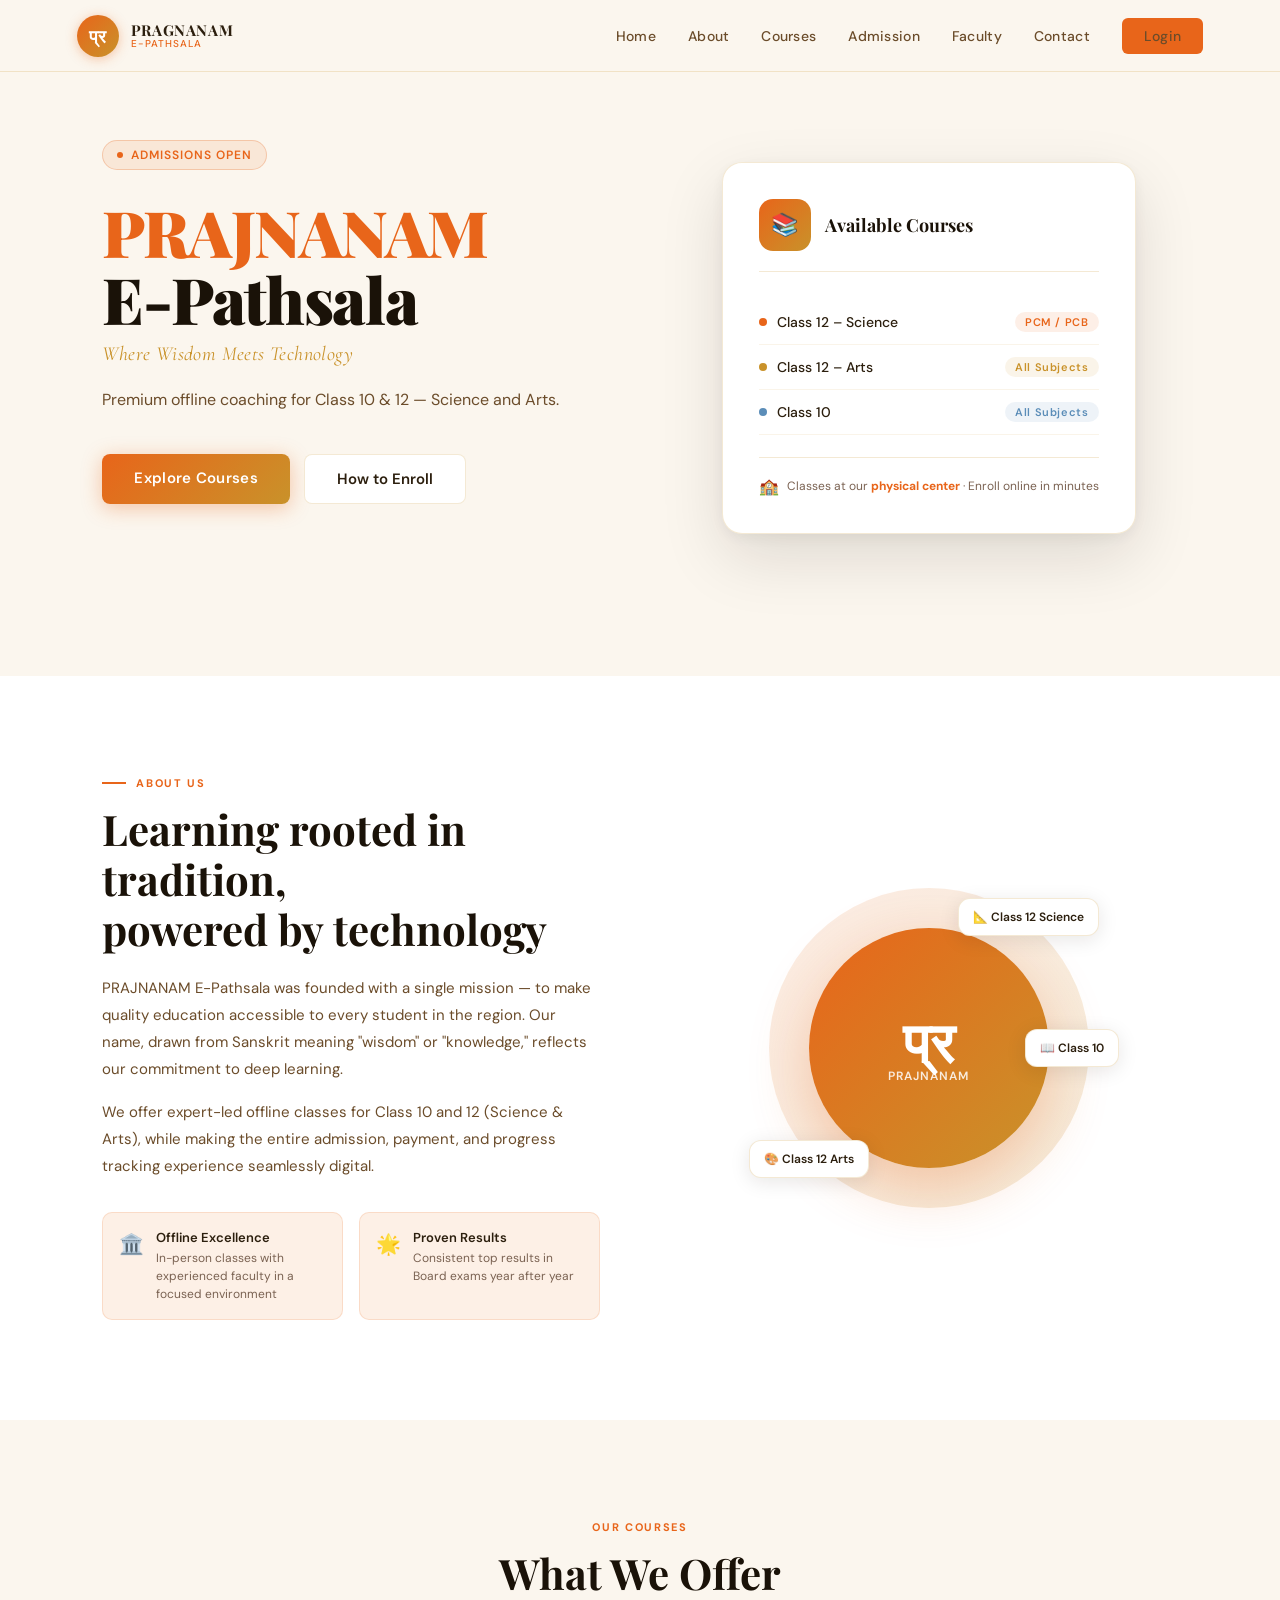
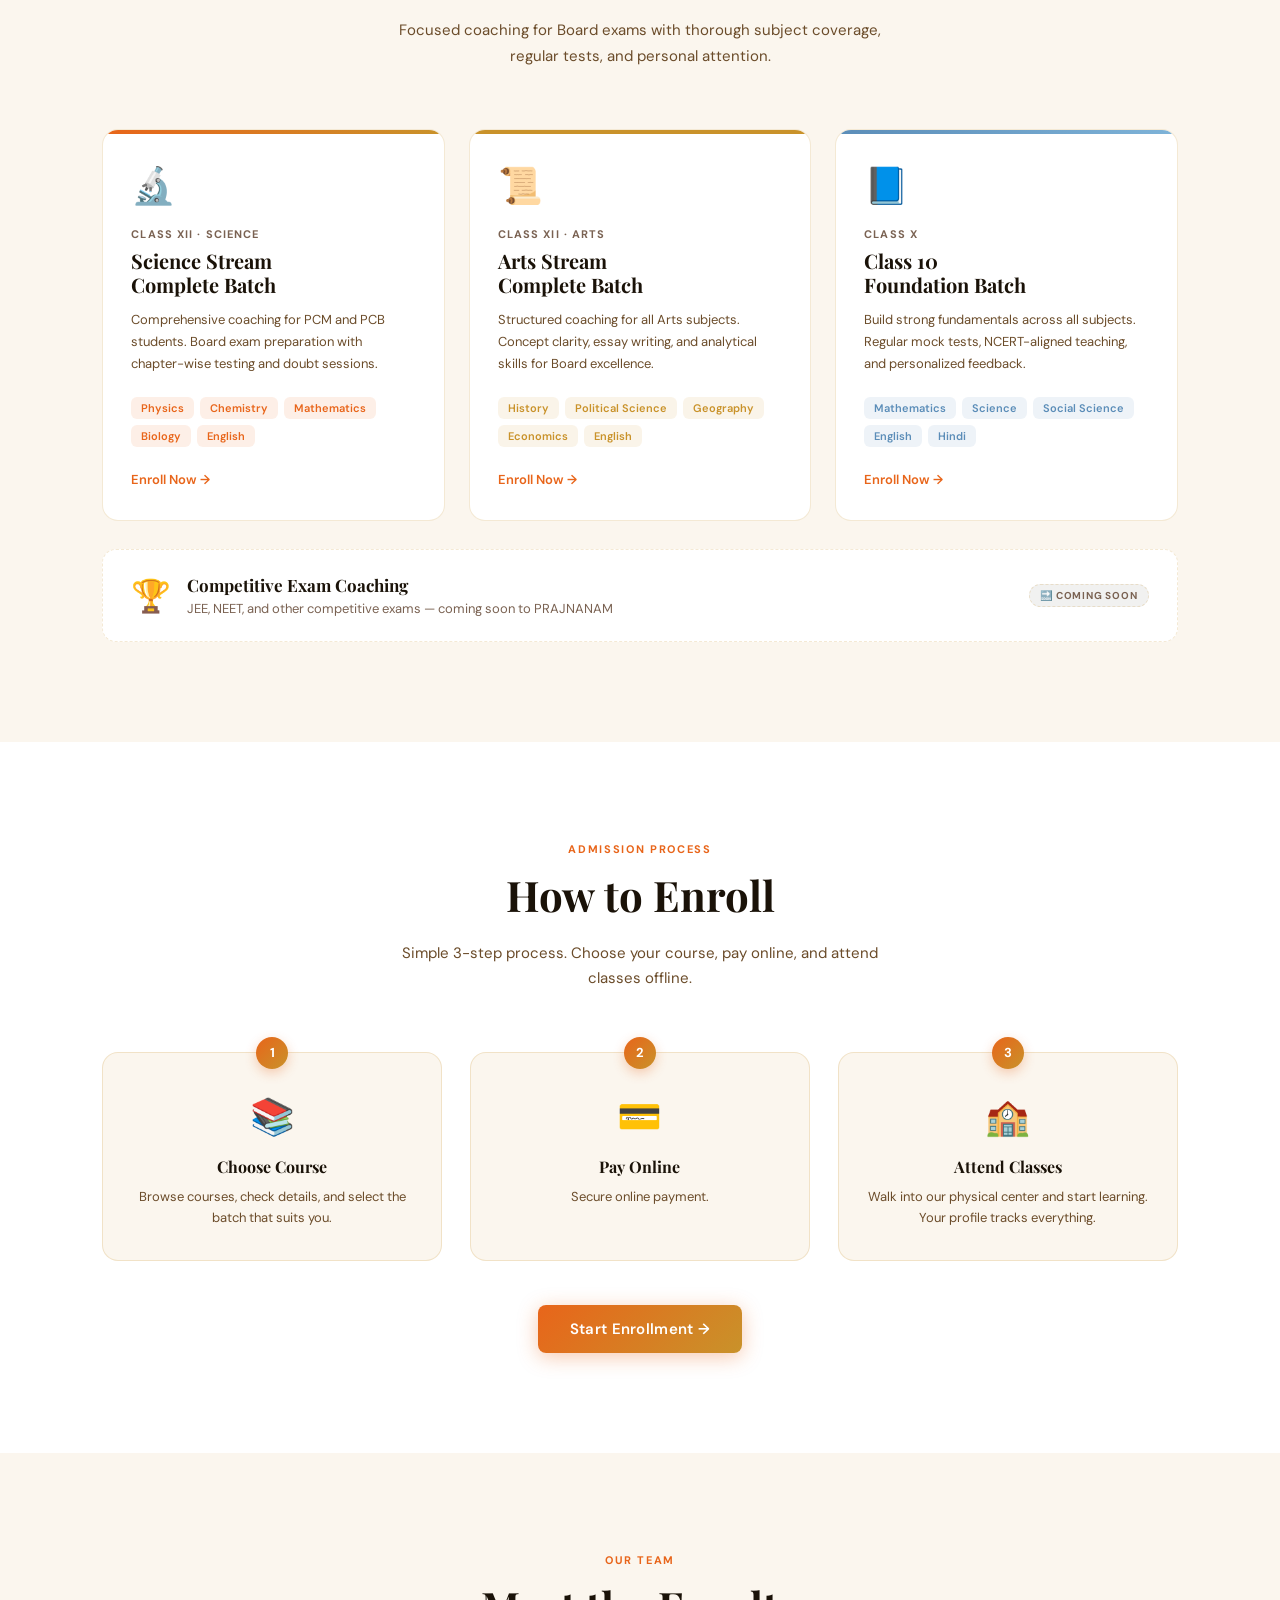
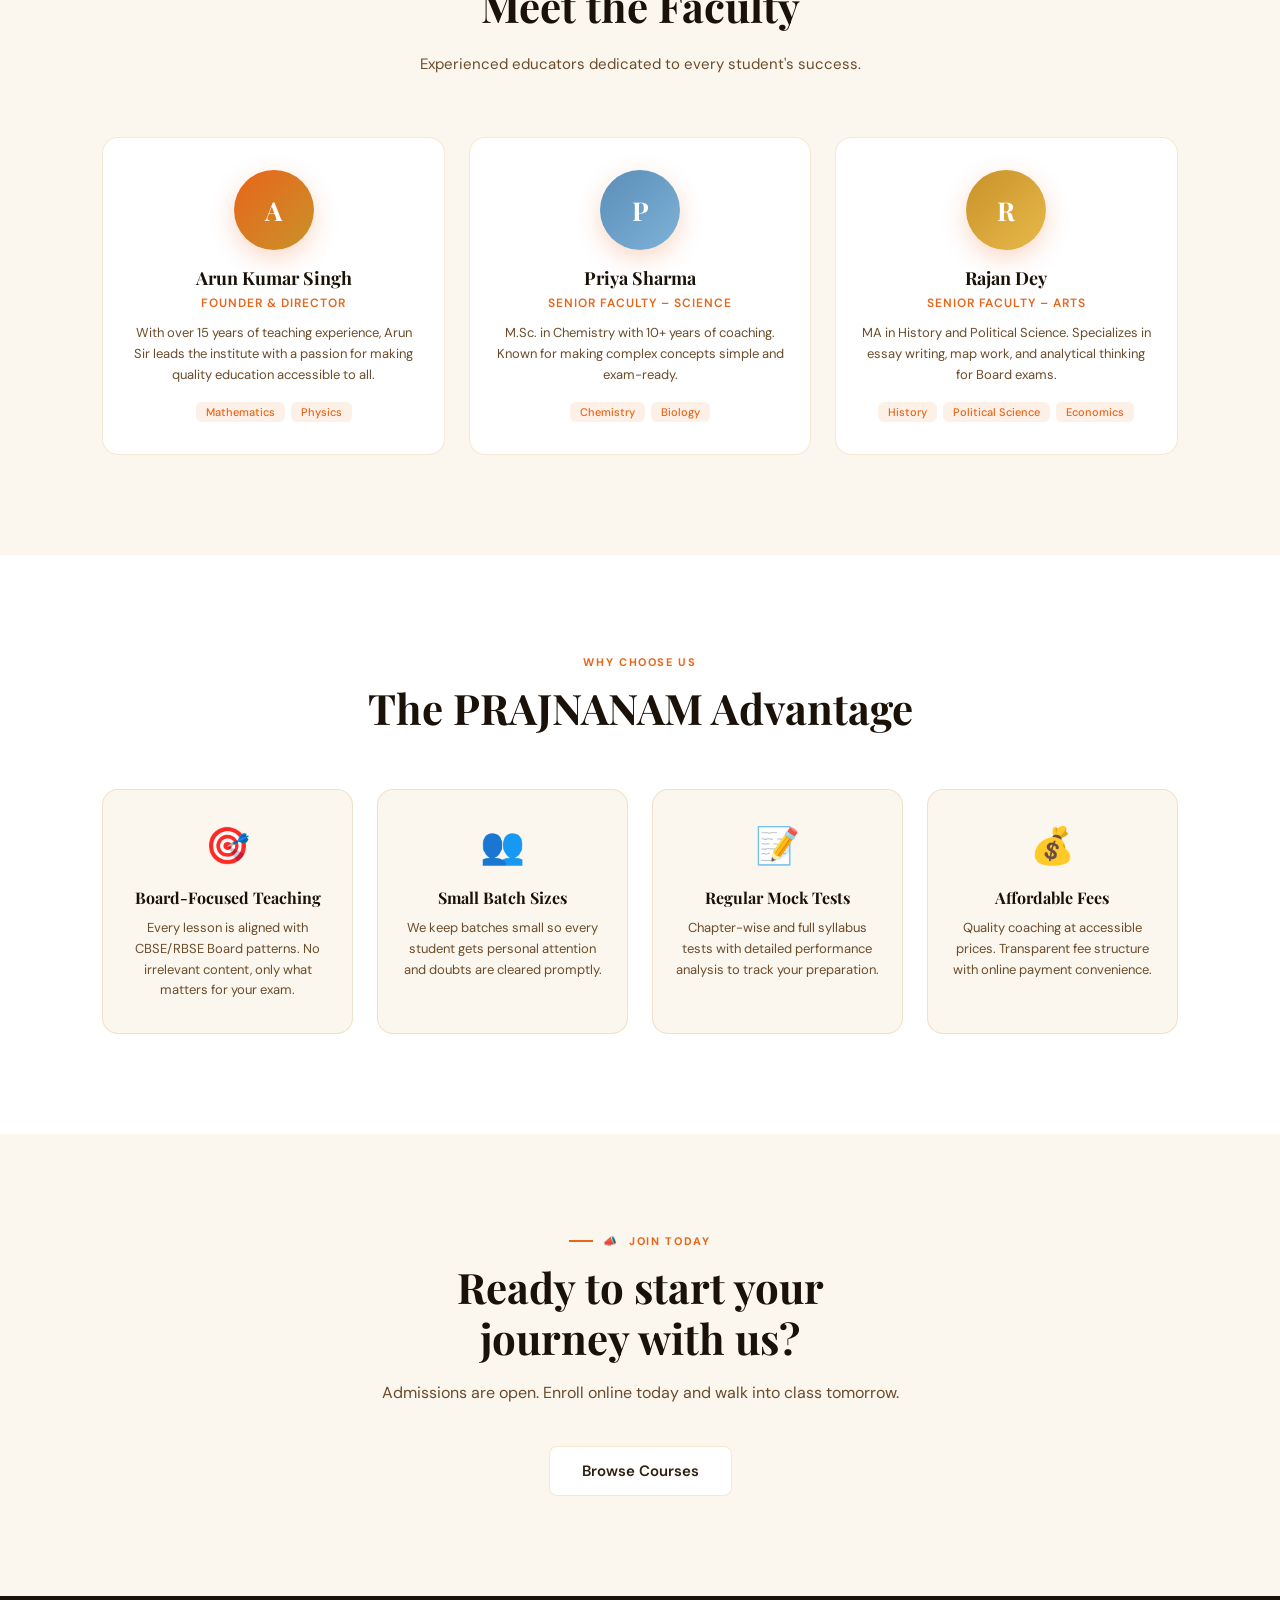
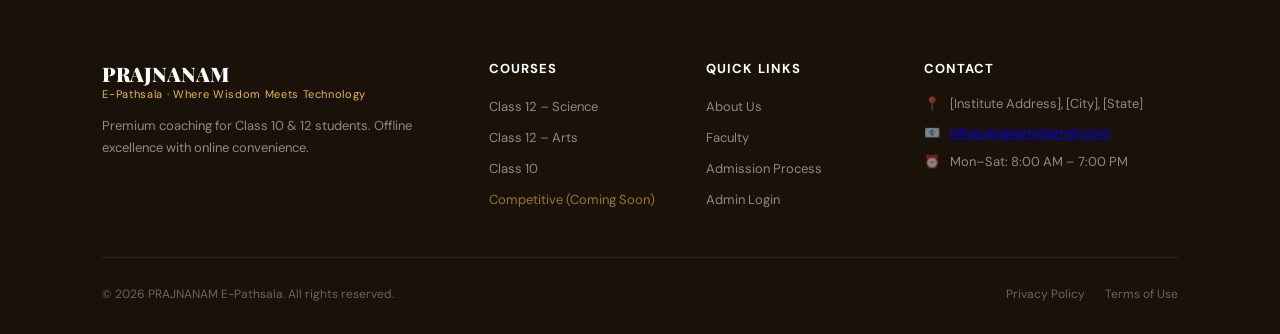
==== index.html @ 6d3913c6 "Update index.html" ====
<!DOCTYPE html>
<html lang="en">
<head>
  <meta charset="UTF-8" />
  <meta name="viewport" content="width=device-width, initial-scale=1.0"/>
  <title>PRAJNANAM E-Pathsala – Where Wisdom Meets Technology</title>
  <link href="https://fonts.googleapis.com/css2?family=Playfair+Display:wght@400;700;900&family=DM+Sans:wght@300;400;500;600&family=Cormorant+Garamond:ital,wght@0,400;0,600;1,400&display=swap" rel="stylesheet"/>
  <style>
    *, *::before, *::after { margin: 0; padding: 0; box-sizing: border-box; }

    :root {
      --saffron: #E8651A;
      --saffron-light: #F4884A;
      --saffron-pale: #FDF0E6;
      --deep: #1A1208;
      --ink: #2C1F0E;
      --warm: #6B4C2A;
      --gold: #C9922A;
      --gold-light: #E8B94A;
      --cream: #FBF6EE;
      --white: #FFFFFF;
      --text-muted: #7A6252;
      --border: rgba(201,146,42,0.2);
    }

    html { scroll-behavior: smooth; }

    body {
      font-family: 'DM Sans', sans-serif;
      background: var(--cream);
      color: var(--ink);
      overflow-x: hidden;
    }

    /* ── NAVBAR ── */
    nav {
      position: fixed; top: 0; left: 0; right: 0; z-index: 100;
      padding: 0 6vw;
      height: 72px;
      display: flex; align-items: center; justify-content: space-between;
      background: rgba(251,246,238,0.92);
      backdrop-filter: blur(14px);
      border-bottom: 1px solid var(--border);
      transition: box-shadow 0.3s;
    }
    nav.scrolled { box-shadow: 0 4px 32px rgba(26,18,8,0.10); }
    .nav-brand { display: flex; align-items: center; gap: 12px; text-decoration: none; }
    .nav-logo {
      width: 42px; height: 42px; border-radius: 50%;
      background: linear-gradient(135deg, var(--saffron), var(--gold));
      display: flex; align-items: center; justify-content: center;
      font-family: 'Playfair Display', serif; font-weight: 900; font-size: 18px;
      color: white; box-shadow: 0 2px 12px rgba(232,101,26,0.35);
    }
    .nav-title-block { display: flex; flex-direction: column; line-height: 1.1; }
    .nav-title-main {
      font-family: 'Playfair Display', serif; font-weight: 700; font-size: 15px;
      color: var(--ink); letter-spacing: 0.04em;
    }
    .nav-title-sub { font-size: 10px; color: var(--saffron); font-weight: 500; letter-spacing: 0.1em; text-transform: uppercase; }
    .nav-links { display: flex; align-items: center; gap: 32px; }
    .nav-links a {
      font-size: 14px; font-weight: 500; color: var(--warm);
      text-decoration: none; letter-spacing: 0.02em;
      transition: color 0.2s; position: relative;
    }
    .nav-links a::after {
      content: ''; position: absolute; bottom: -4px; left: 0;
      width: 0; height: 2px; background: var(--saffron);
      transition: width 0.3s;
    }
    .nav-links a:hover { color: var(--saffron); }
    .nav-links a:hover::after { width: 100%; }
    .nav-btn {
      background: var(--saffron); color: white;
      padding: 9px 22px; border-radius: 6px; font-size: 13px; font-weight: 600;
      text-decoration: none; transition: all 0.2s; letter-spacing: 0.03em;
    }
    .nav-btn:hover { background: var(--saffron-light); transform: translateY(-1px); box-shadow: 0 4px 16px rgba(232,101,26,0.35); }
    .nav-btn::after { display: none; }

    /* ── HERO ── */
    .hero {
  max-width: 1200px;
  margin: 0 auto;

  display: grid;
  grid-template-columns: 1fr 1fr;
  gap: 80px;

  align-items: center;
}
    .hero-section {
      padding: 140px 8vw 120px;
      position: relative;
      overflow: hidden;
    }
    .hero-bg {
      background:
    radial-gradient(circle at 70% 40%, rgba(232,101,26,0.07) 0%, transparent 60%),
    radial-gradient(circle at 20% 80%, rgba(201,146,42,0.08) 0%, transparent 60%);
    }
    .hero-pattern {
      width: 100%;
      height: 100%;
      position: absolute;
      inset: 0;
    }
    .hero-left {
      position: relative; 
      z-index: 2;
      animation: fadeUp 0.8s ease both;
    }
    .hero-badge {
      display: inline-flex; align-items: center; gap: 8px;
      background: rgba(232,101,26,0.1); border: 1px solid rgba(232,101,26,0.25);
      color: var(--saffron); font-size: 12px; font-weight: 600;
      padding: 6px 14px; border-radius: 100px; letter-spacing: 0.08em;
      text-transform: uppercase; margin-bottom: 28px;
    }
    .hero-badge span { width: 6px; height: 6px; background: var(--saffron); border-radius: 50%; animation: pulse 1.5s infinite; }
    .hero-h1 {
      font-family: 'Playfair Display', serif; font-weight: 900;
      font-size: clamp(38px, 5vw, 64px); line-height: 1.05;
      color: var(--deep); letter-spacing: -0.02em; margin-bottom: 10px;
    }
    .hero-h1 .accent { color: var(--saffron); }
    .hero-tagline {
      font-family: 'Cormorant Garamond', serif; font-style: italic;
      font-size: clamp(16px, 2vw, 20px); color: var(--gold);
      margin-bottom: 20px; letter-spacing: 0.02em;
    }
    .hero-sub {
      font-size: 16px; 
      color: var(--warm); 
      line-height: 1.7;
      max-width: 520px; 
      margin-bottom: 40px; 
      font-weight: 400;
    }
    .hero-ctas { display: flex; gap: 14px; flex-wrap: wrap; margin-bottom: 52px; }
    .btn-primary {
      background: linear-gradient(135deg, var(--saffron) 0%, var(--gold) 100%);
      color: white; padding: 14px 32px; border-radius: 8px;
      font-size: 15px; font-weight: 600; text-decoration: none;
      box-shadow: 0 4px 20px rgba(232,101,26,0.35);
      transition: all 0.25s; letter-spacing: 0.02em;
    }
    .btn-primary:hover { transform: translateY(-2px); box-shadow: 0 8px 28px rgba(232,101,26,0.45); }
    .btn-secondary {
      background: white; color: var(--ink);
      padding: 14px 32px; border-radius: 8px;
      font-size: 15px; font-weight: 600; text-decoration: none;
      border: 1.5px solid var(--border);
      transition: all 0.25s;
    }
    .btn-secondary:hover { border-color: var(--saffron); color: var(--saffron); transform: translateY(-2px); }
    .hero-stats { display: flex; gap: 36px; }
    .stat { display: flex; flex-direction: column; }
    .stat-num {
      font-family: 'Playfair Display', serif; font-weight: 700;
      font-size: 28px; color: var(--deep); line-height: 1;
    }
    .stat-num .stat-accent { color: var(--saffron); }
    .stat-label { font-size: 12px; color: var(--text-muted); font-weight: 500; margin-top: 3px; letter-spacing: 0.04em; }
    .hero-right {
      position: relative;
      z-index: 2;
      display: flex;
      justify-content: center;
    }
    .hero-card-stack { position: relative; display: flex; justify-content: center; }
    .hero-main-card {
      background: white;
      border-radius: 20px;
      padding: 36px;
      box-shadow: 0 24px 64px rgba(26,18,8,0.12), 0 4px 16px rgba(26,18,8,0.06);
      width: 100%; max-width: 420px;
      border: 1px solid var(--border);
    }
    .card-header {
      display: flex; align-items: center; gap: 14px; margin-bottom: 28px;
      padding-bottom: 20px; border-bottom: 1px solid var(--border);
    }
    .card-icon {
      width: 52px; height: 52px; border-radius: 14px;
      background: linear-gradient(135deg, var(--saffron), var(--gold));
      display: flex; align-items: center; justify-content: center;
      font-size: 22px;
    }
    .card-header-text h3 { font-family: 'Playfair Display', serif; font-size: 18px; color: var(--deep); }
    .card-header-text p { font-size: 13px; color: var(--text-muted); margin-top: 2px; }
    .course-row {
      display: flex; justify-content: space-between; align-items: center;
      padding: 12px 0; border-bottom: 1px solid rgba(201,146,42,0.1);
      transition: all 0.2s; cursor: pointer;
    }
    .course-row:last-child { border-bottom: none; }
    .course-row:hover .course-name { color: var(--saffron); }
    .course-info { display: flex; align-items: center; gap: 10px; }
    .course-dot { width: 8px; height: 8px; border-radius: 50%; flex-shrink: 0; }
    .dot-science { background: var(--saffron); }
    .dot-arts { background: var(--gold); }
    .dot-ten { background: #5B8DB8; }
    .course-name { font-size: 14px; font-weight: 500; color: var(--ink); transition: color 0.2s; }
    .course-tag {
      font-size: 11px; font-weight: 600; letter-spacing: 0.06em;
      padding: 3px 10px; border-radius: 100px;
    }
    .tag-science { background: rgba(232,101,26,0.1); color: var(--saffron); }
    .tag-arts { background: rgba(201,146,42,0.1); color: var(--gold); }
    .tag-ten { background: rgba(91,141,184,0.1); color: #5B8DB8; }
    .card-footer {
      margin-top: 22px; padding-top: 18px; border-top: 1px solid var(--border);
      display: flex; align-items: center; gap: 8px;
    }
    .card-footer-icon { font-size: 16px; }
    .card-footer p { font-size: 12px; color: var(--text-muted); }
    .card-footer strong { color: var(--saffron); }
    /* floating cards */
    .float-card {
      position: absolute; background: white;
      border-radius: 12px; padding: 12px 16px;
      box-shadow: 0 8px 32px rgba(26,18,8,0.12);
      border: 1px solid var(--border);
      font-size: 12px; font-weight: 600; color: var(--ink);
      display: flex; align-items: center; gap: 8px;
      animation: float 4s ease-in-out infinite;
    }
    .float-card-1 { top: 40px; left: -30px; animation-delay: 0s; }
    .float-card-2 { bottom: 40px; right: -20px; animation-delay: 2s; }
    .float-icon { font-size: 18px; }

    /* ── ABOUT ── */
    .about {
      padding: 100px 8vw;
      background: white;
      position: relative;
    }
    .about-inner { max-width: 1200px; margin: 0 auto; display: grid; grid-template-columns: 1fr 1fr; gap: 80px; align-items: center; }
    .section-eyebrow {
      font-size: 11px; font-weight: 700; letter-spacing: 0.15em;
      text-transform: uppercase; color: var(--saffron); margin-bottom: 14px;
      display: flex; align-items: center; gap: 10px;
    }
    .section-eyebrow::before { content: ''; width: 24px; height: 2px; background: var(--saffron); }
    .section-h2 {
      font-family: 'Playfair Display', serif; font-weight: 700;
      font-size: clamp(28px, 3.5vw, 42px); color: var(--deep);
      line-height: 1.2; margin-bottom: 20px;
    }
    .section-body { font-size: 15px; color: var(--warm); line-height: 1.8; margin-bottom: 16px; }
    .about-features { margin-top: 32px; display: grid; grid-template-columns: 1fr 1fr; gap: 16px; }
    .about-feat {
      display: flex; align-items: flex-start; gap: 12px;
      padding: 16px; border-radius: 10px;
      background: var(--saffron-pale); border: 1px solid rgba(232,101,26,0.15);
    }
    .feat-icon { font-size: 20px; flex-shrink: 0; margin-top: 2px; }
    .feat-text h4 { font-size: 13px; font-weight: 600; color: var(--ink); margin-bottom: 3px; }
    .feat-text p { font-size: 12px; color: var(--text-muted); line-height: 1.5; }
    .about-visual {
      position: relative; display: flex; justify-content: center; align-items: center;
    }
    .about-circle {
      width: 320px; height: 320px; border-radius: 50%;
      background: linear-gradient(135deg, rgba(232,101,26,0.12), rgba(201,146,42,0.18));
      display: flex; align-items: center; justify-content: center;
      position: relative;
    }
    .about-circle-inner {
      width: 240px; height: 240px; border-radius: 50%;
      background: linear-gradient(135deg, var(--saffron), var(--gold));
      display: flex; align-items: center; justify-content: center;
      box-shadow: 0 20px 60px rgba(232,101,26,0.3);
    }
    .about-circle-text { text-align: center; color: white; }
    .about-circle-text .big { font-family: 'Playfair Display', serif; font-size: 56px; font-weight: 900; line-height: 1; }
    .about-circle-text .small { font-size: 12px; font-weight: 600; letter-spacing: 0.08em; opacity: 0.85; }
    .orbit-item {
      position: absolute; background: white;
      border-radius: 12px; padding: 10px 14px;
      box-shadow: 0 4px 20px rgba(26,18,8,0.1);
      border: 1px solid var(--border);
      font-size: 12px; font-weight: 600; color: var(--ink);
      display: flex; align-items: center; gap: 6px;
    }
    .orbit-1 { top: 10px; right: -10px; }
    .orbit-2 { bottom: 30px; left: -20px; }
    .orbit-3 { top: 50%; transform: translateY(-50%); right: -30px; }

    /* ── COURSES ── */
    .courses {
      padding: 100px 8vw;
      background: var(--cream);
    }
    .courses-inner { max-width: 1200px; margin: 0 auto; }
    .section-header { text-align: center; margin-bottom: 60px; }
    .section-header .section-eyebrow { justify-content: center; }
    .section-header .section-eyebrow::before { display: none; }
    .courses-grid { display: grid; grid-template-columns: repeat(3, 1fr); gap: 24px; }
    .course-card {
      background: white; border-radius: 16px;
      padding: 32px 28px;
      border: 1.5px solid var(--border);
      transition: all 0.3s; cursor: pointer;
      position: relative; overflow: hidden;
    }
    .course-card::before {
      content: ''; position: absolute; top: 0; left: 0; right: 0; height: 4px;
    }
    .card-science::before { background: linear-gradient(90deg, var(--saffron), var(--gold)); }
    .card-arts::before { background: linear-gradient(90deg, var(--gold), #c9922a); }
    .card-ten::before { background: linear-gradient(90deg, #5B8DB8, #7EB3D8); }
    .course-card:hover { transform: translateY(-6px); box-shadow: 0 20px 48px rgba(26,18,8,0.12); border-color: var(--saffron-light); }
    .course-card-icon { font-size: 36px; margin-bottom: 18px; }
    .course-card-class {
      font-size: 11px; font-weight: 700; letter-spacing: 0.1em;
      text-transform: uppercase; margin-bottom: 8px; color: var(--text-muted);
    }
    .course-card-title {
      font-family: 'Playfair Display', serif; font-weight: 700;
      font-size: 20px; color: var(--deep); margin-bottom: 12px; line-height: 1.2;
    }
    .course-card-desc { font-size: 13px; color: var(--warm); line-height: 1.7; margin-bottom: 22px; }
    .course-subjects { display: flex; flex-wrap: wrap; gap: 6px; margin-bottom: 24px; }
    .subject-tag {
      font-size: 11px; font-weight: 600; padding: 4px 10px; border-radius: 6px;
    }
    .subject-science { background: rgba(232,101,26,0.1); color: var(--saffron); }
    .subject-arts { background: rgba(201,146,42,0.1); color: var(--gold); }
    .subject-ten { background: rgba(91,141,184,0.1); color: #5B8DB8; }
    .course-card-footer { display: flex; justify-content: space-between; align-items: center; }
    .course-card-link {
      font-size: 13px; font-weight: 600; color: var(--saffron);
      text-decoration: none; display: flex; align-items: center; gap: 5px;
      transition: gap 0.2s;
    }
    .course-card-link:hover { gap: 9px; }
    .coming-badge {
      font-size: 10px; font-weight: 700; letter-spacing: 0.08em;
      text-transform: uppercase; padding: 4px 10px; border-radius: 100px;
      background: rgba(26,18,8,0.06); color: var(--text-muted); border: 1px dashed var(--border);
    }

    /* ── HOW IT WORKS ── */
    .how {
      padding: 100px 8vw;
      background: white;
    }
    .how-inner { max-width: 1100px; margin: 0 auto; }
    .how-grid { display: grid; grid-template-columns: repeat(3, 1fr); gap: 28px; margin-top: 60px; }
    .how-step {
      text-align: center; padding: 32px 20px;
      border-radius: 16px; background: var(--cream);
      border: 1px solid var(--border); position: relative;
      transition: all 0.3s;
    }
    .how-step:hover { transform: translateY(-4px); box-shadow: 0 12px 36px rgba(26,18,8,0.08); }
    .how-num {
      position: absolute; top: -16px; left: 50%; transform: translateX(-50%);
      width: 32px; height: 32px; border-radius: 50%;
      background: linear-gradient(135deg, var(--saffron), var(--gold));
      color: white; font-size: 13px; font-weight: 700;
      display: flex; align-items: center; justify-content: center;
      box-shadow: 0 4px 12px rgba(232,101,26,0.3);
    }
    .how-icon { font-size: 36px; margin-bottom: 16px; margin-top: 8px; }
    .how-title { font-family: 'Playfair Display', serif; font-size: 16px; font-weight: 700; color: var(--deep); margin-bottom: 10px; }
    .how-desc { font-size: 13px; color: var(--warm); line-height: 1.6; }
    .how-connector {
      position: absolute; top: 50%; right: -14px; transform: translateY(-50%);
      font-size: 20px; color: var(--gold); z-index: 2;
    }

    /* ── FACULTY ── */
    .faculty {
      padding: 100px 8vw;
      background: var(--cream);
    }
    .faculty-inner { max-width: 1100px; margin: 0 auto; }
    .faculty-grid { display: grid; grid-template-columns: repeat(3, 1fr); gap: 24px; margin-top: 56px; }
    .faculty-card {
      background: white; border-radius: 16px; padding: 32px 24px;
      border: 1.5px solid var(--border); text-align: center; transition: all 0.3s;
    }
    .faculty-card:hover { transform: translateY(-5px); box-shadow: 0 16px 44px rgba(26,18,8,0.10); }
    .faculty-avatar {
      width: 80px; height: 80px; border-radius: 50%; margin: 0 auto 16px;
      background: linear-gradient(135deg, var(--saffron), var(--gold));
      display: flex; align-items: center; justify-content: center;
      font-family: 'Playfair Display', serif; font-weight: 700; font-size: 26px;
      color: white; box-shadow: 0 8px 24px rgba(232,101,26,0.25);
    }
    .faculty-name { font-family: 'Playfair Display', serif; font-size: 18px; font-weight: 700; color: var(--deep); margin-bottom: 5px; }
    .faculty-role { font-size: 12px; font-weight: 600; color: var(--saffron); text-transform: uppercase; letter-spacing: 0.08em; margin-bottom: 12px; }
    .faculty-bio { font-size: 13px; color: var(--warm); line-height: 1.6; }
    .faculty-tags { display: flex; flex-wrap: wrap; gap: 6px; justify-content: center; margin-top: 16px; }
    .faculty-tag { font-size: 11px; background: var(--saffron-pale); color: var(--saffron); padding: 3px 10px; border-radius: 6px; font-weight: 500; }

    /* ── WHY US ── */
    .why {
      padding: 100px 8vw;
      background: white;
    }
    .why-inner {max-width: 1100px; margin: 0 auto; position: relative; z-index: 2; text-align: center;}
    .why .section-eyebrow {color: var(--saffron); justify-content: center;}
    .why .section-eyebrow::before {display: none;}
    .why .section-h2 { 
      color: var(--deep); 
    }
    .why-grid { display: grid; grid-template-columns: repeat(4, 1fr); gap: 24px; margin-top: 56px; }
    .why-card {
      text-align: center;
      padding: 32px 20px;
      border-radius: 16px;
      background: var(--cream);
      border: 1px solid var(--border);
      transition: all 0.3s;
    }
    .why-card:hover {
      transform: translateY(-4px);
      box-shadow: 0 12px 36px rgba(26,18,8,0.08);
    }
    .why-icon { font-size: 36px; margin-bottom: 18px; }
    .why-title { 
      font-family: 'Playfair Display', serif;
      font-size: 16px;
      font-weight: 700;
      color: var(--deep);
      margin-bottom: 10px;
    }

    .why-desc {
      font-size: 13px;
      color: var(--warm);
      line-height: 1.6;
    }

    /* ── TESTIMONIALS ── */
    .testimonials {
      padding: 100px 8vw;
      background: var(--cream);
    }
    .testimonials-inner { max-width: 1100px; margin: 0 auto; }
    .testimonials-grid { display: grid; grid-template-columns: repeat(3, 1fr); gap: 24px; margin-top: 56px; }
    .testimonial-card {
      background: white;
      border-radius: 16px;
      padding: 28px;
      border: 1.5px solid var(--border);
      transition: all 0.3s;
      position: relative;
    }
    .testimonial-card:hover { transform: translateY(-4px); box-shadow: 0 12px 36px rgba(26,18,8,0.08); }
    .quote-mark {
      font-family: 'Playfair Display', serif; font-size: 64px; color: rgba(232,101,26,0.15);
      line-height: 0.5; margin-bottom: 18px; display: block;
    }
    .testimonial-text { font-size: 14px; color: var(--warm); line-height: 1.75; margin-bottom: 24px; font-style: italic; }
    .testimonial-author { display: flex; align-items: center; gap: 12px; }
    .author-avatar {
      width: 40px; height: 40px; border-radius: 50%;
      background: linear-gradient(135deg, var(--saffron), var(--gold));
      display: flex; align-items: center; justify-content: center;
      font-weight: 700; font-size: 15px; color: white; flex-shrink: 0;
    }
    .author-info { display: flex; flex-direction: column; }
    .author-name { font-size: 13px; font-weight: 600; color: var(--deep); }
    .author-class { font-size: 11px; color: var(--text-muted); margin-top: 1px; }
    .stars { color: var(--gold); font-size: 13px; margin-bottom: 14px; }

    /* ── CTA ── */
    .cta-section {
      padding: 100px 8vw;
      background: var(--cream);
      text-align: center;
    }
    .cta-inner { max-width: 680px; margin: 0 auto; }
    .cta-inner .section-h2 { margin-bottom: 16px; }
    .cta-inner p { font-size: 16px; color: var(--warm); line-height: 1.7; margin-bottom: 40px; }
    .cta-buttons { display: flex; justify-content: center; gap: 14px; flex-wrap: wrap; }
    .cta-note { margin-top: 20px; font-size: 12px; color: var(--text-muted); }
    .cta-note a { color: var(--saffron); text-decoration: none; }

    /* ── FOOTER ── */
    footer {
      background: var(--deep);
      color: rgba(255,255,255,0.7);
      padding: 64px 8vw 32px;
    }
    .footer-grid { max-width: 1100px; margin: 0 auto; display: grid; grid-template-columns: 2fr 1fr 1fr 1.5fr; gap: 48px; margin-bottom: 48px; }
    .footer-brand-name { font-family: 'Playfair Display', serif; font-weight: 900; font-size: 20px; color: white; }
    .footer-brand-tag { font-size: 11px; color: var(--gold-light); letter-spacing: 0.06em; margin-bottom: 14px; }
    .footer-brand-desc { font-size: 13px; line-height: 1.7; color: rgba(255,255,255,0.5); }
    .footer-h4 { font-size: 13px; font-weight: 700; color: white; text-transform: uppercase; letter-spacing: 0.08em; margin-bottom: 18px; }
    .footer-links { list-style: none; display: flex; flex-direction: column; gap: 10px; }
    .footer-links a { font-size: 13px; color: rgba(255,255,255,0.5); text-decoration: none; transition: color 0.2s; }
    .footer-links a:hover { color: var(--saffron-light); }
    .footer-contact-item { display: flex; gap: 10px; margin-bottom: 12px; font-size: 13px; color: rgba(255,255,255,0.5); }
    .footer-contact-icon { flex-shrink: 0; }
    .footer-bottom {
      max-width: 1100px; margin: 0 auto;
      padding-top: 28px; border-top: 1px solid rgba(255,255,255,0.08);
      display: flex; justify-content: space-between; align-items: center;
      font-size: 12px; color: rgba(255,255,255,0.35);
    }
    .footer-bottom a { color: rgba(255,255,255,0.35); text-decoration: none; }
    .footer-bottom a:hover { color: var(--saffron-light); }

    /* ── MOBILE MENU ── */
    .hamburger { display: none; flex-direction: column; gap: 5px; cursor: pointer; padding: 4px; }
    .hamburger span { width: 22px; height: 2px; background: var(--ink); border-radius: 2px; transition: all 0.3s; }
    .mobile-menu {
      display: none; position: fixed; top: 72px; left: 0; right: 0;
      background: rgba(251,246,238,0.97); backdrop-filter: blur(14px);
      padding: 20px 6vw; border-bottom: 1px solid var(--border);
      flex-direction: column; gap: 16px; z-index: 99;
    }
    .mobile-menu.open { display: flex; }
    .mobile-menu a { font-size: 15px; font-weight: 500; color: var(--warm); text-decoration: none; padding: 8px 0; border-bottom: 1px solid var(--border); }
    .mobile-menu a:last-child { border-bottom: none; color: var(--saffron); font-weight: 600; }

    /* ── ANIMATIONS ── */
    @keyframes fadeUp { from { opacity: 0; transform: translateY(24px); } to { opacity: 1; transform: translateY(0); } }
    @keyframes float { 0%,100% { transform: translateY(0px); } 50% { transform: translateY(-8px); } }
    @keyframes pulse { 0%,100% { opacity: 1; transform: scale(1); } 50% { opacity: 0.5; transform: scale(1.2); } }

    /* ── RESPONSIVE ── */
    @media (max-width: 1024px) {
      .hero { grid-template-columns: 1fr; gap: 40px; text-align: center;}
      .hero-left { order: 1; }
      .hero-right { order: 2; display: flex; justify-content: center; }
      .hero-main-card { width: 100%; max-width: 420px; margin: 0 auto; }
      .hero-ctas, .hero-stats { justify-content: center; }
      .about-inner { grid-template-columns: 1fr; gap: 48px; }
      .about-visual { display: none; }
      .courses-grid { grid-template-columns: 1fr 1fr; }
      .how-grid { grid-template-columns: 1fr 1fr; }
      .faculty-grid { grid-template-columns: 1fr 1fr; }
      .why-grid { grid-template-columns: 1fr 1fr; }
      .testimonials-grid { grid-template-columns: 1fr 1fr; }
      .footer-grid { grid-template-columns: 1fr 1fr; gap: 32px; }
      .nav-links { display: none; }
      .hamburger { display: flex; }
    }
    @media (max-width: 640px) {
      .hero-section{ padding:120px 6vw 80px; }
      .hero-main-card{ max-width:100%; padding:24px;}
      .courses-grid { grid-template-columns: 1fr; }
      .how-grid { grid-template-columns: 1fr; }
      .faculty-grid { grid-template-columns: 1fr; }
      .why-grid { grid-template-columns: 1fr; }
      .testimonials-grid { grid-template-columns: 1fr; }
      .footer-grid { grid-template-columns: 1fr; gap: 28px; }
      .footer-bottom { flex-direction: column; gap: 8px; text-align: center; }
      .about-features { grid-template-columns: 1fr; }
    }
  </style>
</head>
<body>

<!-- ── NAVBAR ── -->
<nav id="navbar">
  <a href="#" class="nav-brand">
    <div class="nav-logo">प्र</div>
    <div class="nav-title-block">
      <span class="nav-title-main">PRAGNANAM</span>
      <span class="nav-title-sub">E-Pathsala</span>
    </div>
  </a>
  <div class="nav-links">
    <a href="#home">Home</a>
    <a href="#about">About</a>
    <a href="#courses">Courses</a>
    <a href="#how">Admission</a>
    <a href="#faculty">Faculty</a>
    <a href="#contact">Contact</a>
    <a href="login.html" class="nav-btn">Login</a>
  </div>
  <div class="hamburger" id="hamburger">
    <span></span><span></span><span></span>
  </div>
</nav>

<div class="mobile-menu" id="mobileMenu">
  <a href="#home">Home</a>
  <a href="#about">About</a>
  <a href="#courses">Courses</a>
  <a href="#how">Admission</a>
  <a href="#faculty">Faculty</a>
  <a href="#contact">Contact</a>
  <a href="login.html">Login →</a>
</div>

<!-- ── HERO ── -->
<section class="hero-section" id="home">

  <div class="hero-bg"></div>
  <div class="hero-pattern"></div>

  <div class="hero">

    <div class="hero-left">

      <div class="hero-badge">
        <span></span> Admissions Open
      </div>

      <h1 class="hero-h1">
        <span class="accent">PRAJNANAM</span><br>E-Pathsala
      </h1>

      <p class="hero-tagline">Where Wisdom Meets Technology</p>

      <p class="hero-sub">
        Premium offline coaching for Class 10 & 12 — Science and Arts.
      </p>

      <div class="hero-ctas">
        <a href="#courses" class="btn-primary">Explore Courses</a>
        <a href="#how" class="btn-secondary">How to Enroll</a>
      </div>

    </div>


    <div class="hero-right">

      <div class="hero-card-stack">

        <div class="hero-main-card">

          <div class="card-header">
            <div class="card-icon">📚</div>
            <div class="card-header-text">
              <h3>Available Courses</h3>
            </div>
          </div>

          <div class="course-row">
            <div class="course-info">
              <div class="course-dot dot-science"></div>
              <span class="course-name">Class 12 – Science</span>
            </div>
            <span class="course-tag tag-science">PCM / PCB</span>
          </div>

          <div class="course-row">
            <div class="course-info">
              <div class="course-dot dot-arts"></div>
              <span class="course-name">Class 12 – Arts</span>
            </div>
            <span class="course-tag tag-arts">All Subjects</span>
          </div>

          <div class="course-row">
            <div class="course-info">
              <div class="course-dot dot-ten"></div>
              <span class="course-name">Class 10</span>
            </div>
            <span class="course-tag tag-ten">All Subjects</span>
          </div>

          <div class="card-footer">
            <span class="card-footer-icon">🏫</span>
            <p>Classes at our <strong>physical center</strong> · Enroll online in minutes</p>
          </div>

        </div>

      </div>

    </div>

  </div>

</section>

<!-- ── ABOUT ── -->
<section class="about" id="about">
  <div class="about-inner">
    <div>
      <div class="section-eyebrow">About Us</div>
      <h2 class="section-h2">Learning rooted in tradition,<br/>powered by technology</h2>
      <p class="section-body">
        PRAJNANAM E-Pathsala was founded with a single mission — to make quality education accessible to every student in the region. Our name, drawn from Sanskrit meaning "wisdom" or "knowledge," reflects our commitment to deep learning.
      </p>
      <p class="section-body">
        We offer expert-led offline classes for Class 10 and 12 (Science & Arts), while making the entire admission, payment, and progress tracking experience seamlessly digital.
      </p>
      <div class="about-features">
        <div class="about-feat">
          <span class="feat-icon">🏛️</span>
          <div class="feat-text">
            <h4>Offline Excellence</h4>
            <p>In-person classes with experienced faculty in a focused environment</p>
          </div>
        </div>
        <div class="about-feat">
          <span class="feat-icon">🌟</span>
          <div class="feat-text">
            <h4>Proven Results</h4>
            <p>Consistent top results in Board exams year after year</p>
          </div>
        </div>
      </div>
    </div>
    <div class="about-visual">
      <div class="about-circle">
        <div class="about-circle-inner">
          <div class="about-circle-text">
            <div class="big">प्र</div>
            <div class="small">PRAJNANAM</div>
          </div>
        </div>
        <div class="orbit-item orbit-1">📐 Class 12 Science</div>
        <div class="orbit-item orbit-2">🎨 Class 12 Arts</div>
        <div class="orbit-item orbit-3">📖 Class 10</div>
      </div>
    </div>
  </div>
</section>

<!-- ── COURSES ── -->
<section class="courses" id="courses">
  <div class="courses-inner">
    <div class="section-header">
      <div class="section-eyebrow">Our Courses</div>
      <h2 class="section-h2">What We Offer</h2>
      <p style="color:var(--warm);font-size:15px;max-width:520px;margin:0 auto;line-height:1.7;">
        Focused coaching for Board exams with thorough subject coverage, regular tests, and personal attention.
      </p>
    </div>
    <div class="courses-grid">
      <!-- 12th Science -->
      <div class="course-card card-science">
        <div class="course-card-icon">🔬</div>
        <div class="course-card-class">Class XII · Science</div>
        <div class="course-card-title">Science Stream<br/>Complete Batch</div>
        <div class="course-card-desc">
          Comprehensive coaching for PCM and PCB students. Board exam preparation with chapter-wise testing and doubt sessions.
        </div>
        <div class="course-subjects">
          <span class="subject-tag subject-science">Physics</span>
          <span class="subject-tag subject-science">Chemistry</span>
          <span class="subject-tag subject-science">Mathematics</span>
          <span class="subject-tag subject-science">Biology</span>
          <span class="subject-tag subject-science">English</span>
        </div>
        <div class="course-card-footer">
          <a href="#how" class="course-card-link">Enroll Now →</a>
        </div>
      </div>
      <!-- 12th Arts -->
      <div class="course-card card-arts">
        <div class="course-card-icon">📜</div>
        <div class="course-card-class">Class XII · Arts</div>
        <div class="course-card-title">Arts Stream<br/>Complete Batch</div>
        <div class="course-card-desc">
          Structured coaching for all Arts subjects. Concept clarity, essay writing, and analytical skills for Board excellence.
        </div>
        <div class="course-subjects">
          <span class="subject-tag subject-arts">History</span>
          <span class="subject-tag subject-arts">Political Science</span>
          <span class="subject-tag subject-arts">Geography</span>
          <span class="subject-tag subject-arts">Economics</span>
          <span class="subject-tag subject-arts">English</span>
        </div>
        <div class="course-card-footer">
          <a href="#how" class="course-card-link">Enroll Now →</a>
        </div>
      </div>
      <!-- 10th -->
      <div class="course-card card-ten">
        <div class="course-card-icon">📘</div>
        <div class="course-card-class">Class X</div>
        <div class="course-card-title">Class 10<br/>Foundation Batch</div>
        <div class="course-card-desc">
          Build strong fundamentals across all subjects. Regular mock tests, NCERT-aligned teaching, and personalized feedback.
        </div>
        <div class="course-subjects">
          <span class="subject-tag subject-ten">Mathematics</span>
          <span class="subject-tag subject-ten">Science</span>
          <span class="subject-tag subject-ten">Social Science</span>
          <span class="subject-tag subject-ten">English</span>
          <span class="subject-tag subject-ten">Hindi</span>
        </div>
        <div class="course-card-footer">
          <a href="#how" class="course-card-link">Enroll Now →</a>
        </div>
      </div>
    </div>
    <!-- Competitive exam coming soon -->
    <div style="margin-top:28px;background:white;border-radius:14px;padding:24px 28px;border:1.5px dashed var(--border);display:flex;align-items:center;justify-content:space-between;flex-wrap:wrap;gap:16px;">
      <div style="display:flex;align-items:center;gap:16px;">
        <span style="font-size:32px;">🏆</span>
        <div>
          <div style="font-family:'Playfair Display',serif;font-weight:700;font-size:17px;color:var(--deep);margin-bottom:4px;">Competitive Exam Coaching</div>
          <div style="font-size:13px;color:var(--text-muted);">JEE, NEET, and other competitive exams — coming soon to PRAJNANAM</div>
        </div>
      </div>
      <span class="coming-badge">🔜 Coming Soon</span>
    </div>
  </div>
</section>

<!-- ── HOW IT WORKS ── -->
<section class="how" id="how">
  <div class="how-inner">
    <div class="section-header">
      <div class="section-eyebrow">Admission Process</div>
      <h2 class="section-h2">How to Enroll</h2>
      <p style="color:var(--warm);font-size:15px;max-width:520px;margin:0 auto;line-height:1.7;">
        Simple 3-step process. Choose your course, pay online, and attend classes offline.
      </p>
    </div>
    <div class="how-grid" style="position:relative;">
      <div class="how-step">
        <div class="how-num">1</div>
        <div class="how-icon">📚</div>
        <div class="how-title">Choose Course</div>
        <div class="how-desc">Browse courses, check details, and select the batch that suits you.</div>
      </div>
      <div class="how-step">
        <div class="how-num">2</div>
        <div class="how-icon">💳</div>
        <div class="how-title">Pay Online</div>
        <div class="how-desc">Secure online payment.</div>
      </div>
      <div class="how-step">
        <div class="how-num">3</div>
        <div class="how-icon">🏫</div>
        <div class="how-title">Attend Classes</div>
        <div class="how-desc">Walk into our physical center and start learning. Your profile tracks everything.</div>
      </div>
    </div>
    <div style="text-align:center;margin-top:44px;">
      <a href="#courses" class="btn-primary" style="display:inline-block;">Start Enrollment →</a>
    </div>
  </div>
</section>

<!-- ── FACULTY ── -->
<section class="faculty" id="faculty">
  <div class="faculty-inner">
    <div class="section-header">
      <div class="section-eyebrow">Our Team</div>
      <h2 class="section-h2">Meet the Faculty</h2>
      <p style="color:var(--warm);font-size:15px;max-width:520px;margin:0 auto;line-height:1.7;">
        Experienced educators dedicated to every student's success.
      </p>
    </div>
    <div class="faculty-grid">
      <div class="faculty-card">
        <div class="faculty-avatar">A</div>
        <div class="faculty-name">Arun Kumar Singh</div>
        <div class="faculty-role">Founder & Director</div>
        <div class="faculty-bio">With over 15 years of teaching experience, Arun Sir leads the institute with a passion for making quality education accessible to all.</div>
        <div class="faculty-tags">
          <span class="faculty-tag">Mathematics</span>
          <span class="faculty-tag">Physics</span>
        </div>
      </div>
      <div class="faculty-card">
        <div class="faculty-avatar" style="background:linear-gradient(135deg,#5B8DB8,#7EB3D8);">P</div>
        <div class="faculty-name">Priya Sharma</div>
        <div class="faculty-role">Senior Faculty – Science</div>
        <div class="faculty-bio">M.Sc. in Chemistry with 10+ years of coaching. Known for making complex concepts simple and exam-ready.</div>
        <div class="faculty-tags">
          <span class="faculty-tag">Chemistry</span>
          <span class="faculty-tag">Biology</span>
        </div>
      </div>
      <div class="faculty-card">
        <div class="faculty-avatar" style="background:linear-gradient(135deg,#C9922A,#E8B94A);">R</div>
        <div class="faculty-name">Rajan Dey</div>
        <div class="faculty-role">Senior Faculty – Arts</div>
        <div class="faculty-bio">MA in History and Political Science. Specializes in essay writing, map work, and analytical thinking for Board exams.</div>
        <div class="faculty-tags">
          <span class="faculty-tag">History</span>
          <span class="faculty-tag">Political Science</span>
          <span class="faculty-tag">Economics</span>
        </div>
      </div>
    </div>
  </div>
</section>

<!-- ── WHY US ── -->
<section class="why">
  <div class="why-inner">
    <div class="section-eyebrow">Why Choose Us</div>
    <h2 class="section-h2">The PRAJNANAM Advantage</h2>
    <div class="why-grid">
      <div class="why-card">
        <div class="why-icon">🎯</div>
        <div class="why-title">Board-Focused Teaching</div>
        <div class="why-desc">Every lesson is aligned with CBSE/RBSE Board patterns. No irrelevant content, only what matters for your exam.</div>
      </div>
      <div class="why-card">
        <div class="why-icon">👥</div>
        <div class="why-title">Small Batch Sizes</div>
        <div class="why-desc">We keep batches small so every student gets personal attention and doubts are cleared promptly.</div>
      </div>
      <div class="why-card">
        <div class="why-icon">📝</div>
        <div class="why-title">Regular Mock Tests</div>
        <div class="why-desc">Chapter-wise and full syllabus tests with detailed performance analysis to track your preparation.</div>
      </div>
      <div class="why-card">
        <div class="why-icon">💰</div>
        <div class="why-title">Affordable Fees</div>
        <div class="why-desc">Quality coaching at accessible prices. Transparent fee structure with online payment convenience.</div>
      </div>
    </div>
  </div>
</section>


<!-- ── CTA ── -->

<section class="cta-section">
  <div class="cta-inner">
    <div class="section-eyebrow" style="justify-content:center;"><span>📣</span> Join Today</div>
    <h2 class="section-h2">Ready to start your<br/>journey with us?</h2>
    <p>Admissions are open. Enroll online today and walk into class tomorrow.</p>
    <div class="cta-buttons">
      <a href="#courses" class="btn-secondary">Browse Courses</a>
    </div>
  </div>
</section>


<!-- ── FOOTER ── -->
<footer id="contact">
  <div class="footer-grid">
    <div>
      <div class="footer-brand-name">PRAJNANAM</div>
      <div class="footer-brand-tag">E-Pathsala · Where Wisdom Meets Technology</div>
      <div class="footer-brand-desc">Premium coaching for Class 10 & 12 students. Offline excellence with online convenience.</div>
    </div>
    <div>
      <div class="footer-h4">Courses</div>
      <ul class="footer-links">
        <li><a href="#courses">Class 12 – Science</a></li>
        <li><a href="#courses">Class 12 – Arts</a></li>
        <li><a href="#courses">Class 10</a></li>
        <li><a href="#courses" style="color:var(--gold-light) !important;opacity:0.6;">Competitive (Coming Soon)</a></li>
      </ul>
    </div>
    <div>
      <div class="footer-h4">Quick Links</div>
      <ul class="footer-links">
        <li><a href="#about">About Us</a></li>
        <li><a href="#faculty">Faculty</a></li>
        <li><a href="#how">Admission Process</a></li>
        <li><a href="admin.html">Admin Login</a></li>
      </ul>
    </div>
    <div>
      <div class="footer-h4">Contact</div>
      <div class="footer-contact-item"><span class="footer-contact-icon">📍</span> [Institute Address], [City], [State]</div>
      <div class="footer-contact-item"><span class="footer-contact-icon">📧</span> <a href="mailto:infoprajnanam@gmail.com">infoprajnanam@gmail.com</a></div>
      <div class="footer-contact-item"><span class="footer-contact-icon">⏰</span> Mon–Sat: 8:00 AM – 7:00 PM</div>
    </div>
  </div>
  <div class="footer-bottom">
    <span>© 2026 PRAJNANAM E-Pathsala. All rights reserved.</span>
    <div style="display:flex;gap:20px;">
      <a href="#">Privacy Policy</a>
      <a href="#">Terms of Use</a>
    </div>
  </div>
</footer>

<script data-cfasync="false" src="/cdn-cgi/scripts/5c5dd728/cloudflare-static/email-decode.min.js"></script><script>
  // Navbar scroll effect
  window.addEventListener('scroll', () => {
    document.getElementById('navbar').classList.toggle('scrolled', window.scrollY > 20);
  });

  // Mobile menu toggle
  document.getElementById('hamburger').addEventListener('click', () => {
    document.getElementById('mobileMenu').classList.toggle('open');
  });

  // Close mobile menu on link click
  document.querySelectorAll('.mobile-menu a').forEach(a => {
    a.addEventListener('click', () => document.getElementById('mobileMenu').classList.remove('open'));
  });

  // Scroll animations
  const observer = new IntersectionObserver((entries) => {
    entries.forEach(e => {
      if (e.isIntersecting) {
        e.target.style.opacity = '1';
        e.target.style.transform = 'translateY(0)';
      }
    });
  }, { threshold: 0.1 });

  document.querySelectorAll('.course-card, .how-step, .faculty-card, .why-card, .testimonial-card').forEach(el => {
    el.style.opacity = '0';
    el.style.transform = 'translateY(20px)';
    el.style.transition = 'opacity 0.5s ease, transform 0.5s ease';
    observer.observe(el);
  });
</script>
</body>
</html>
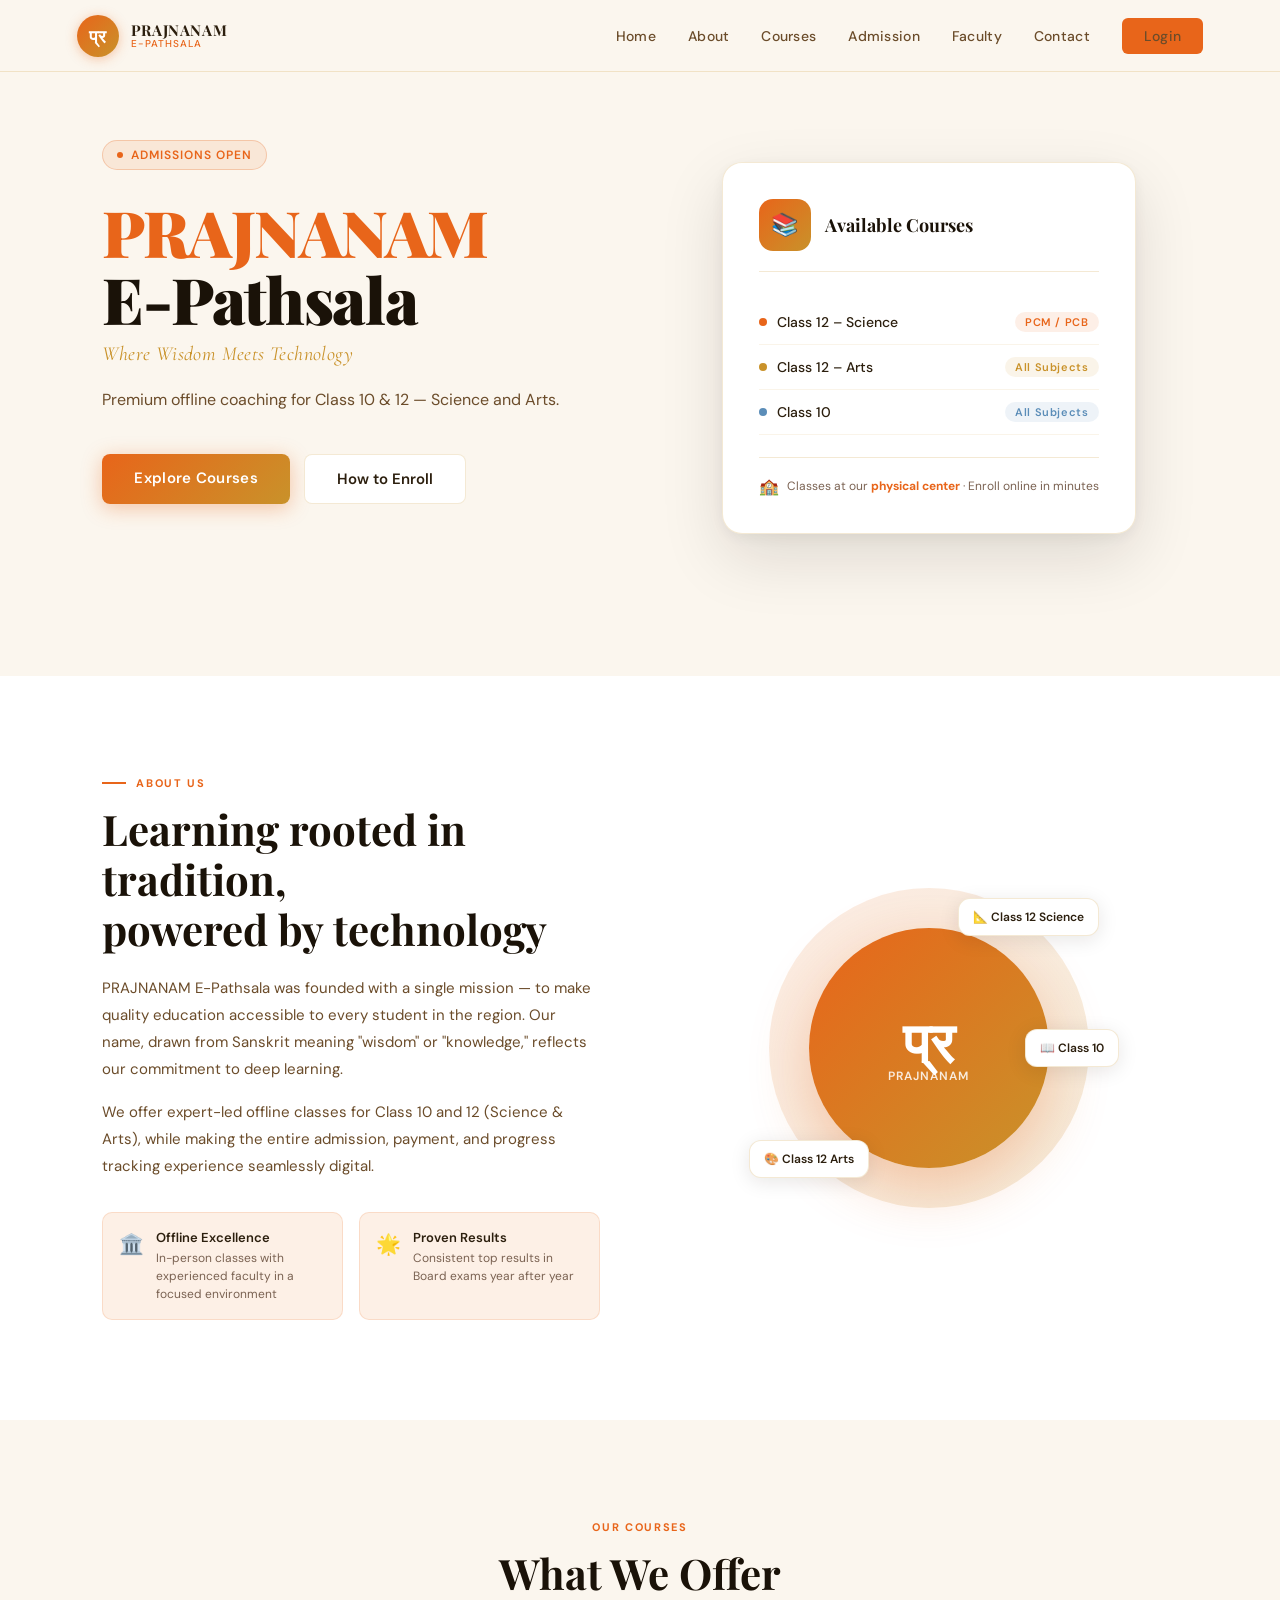
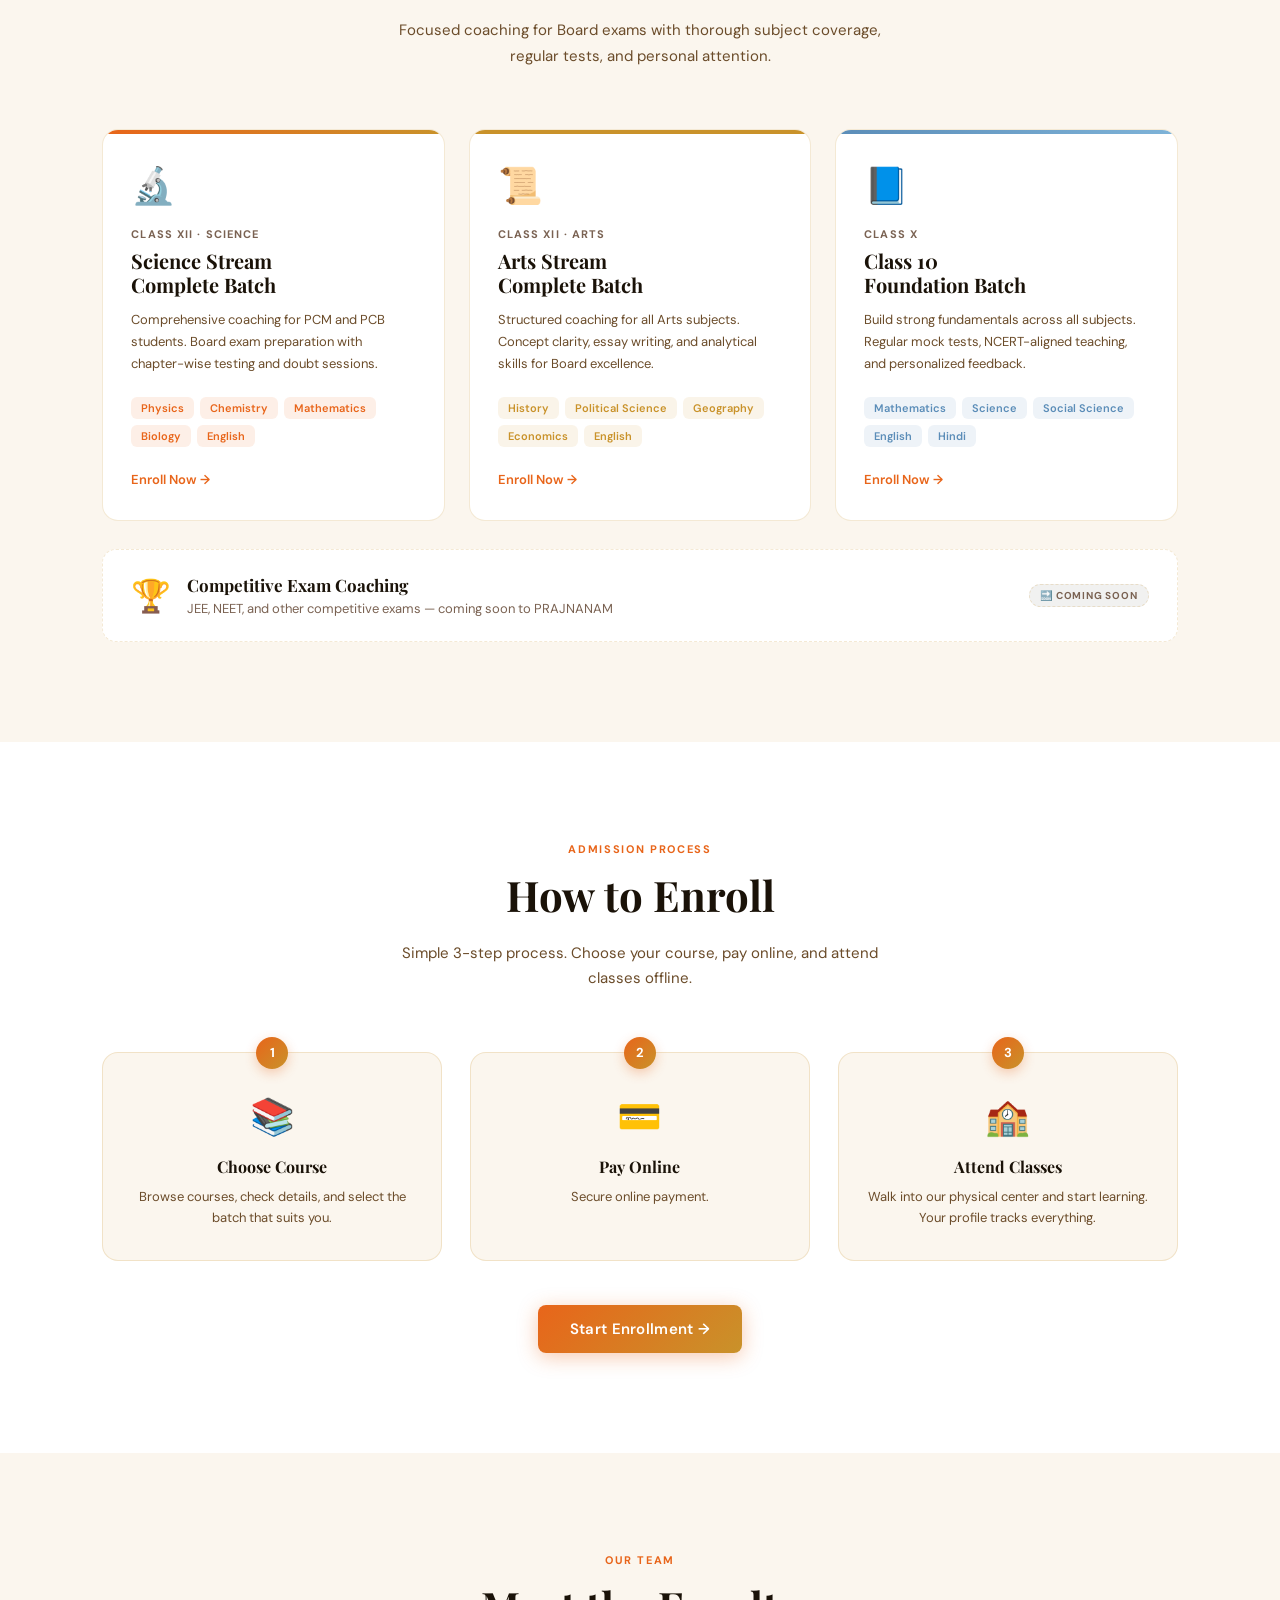
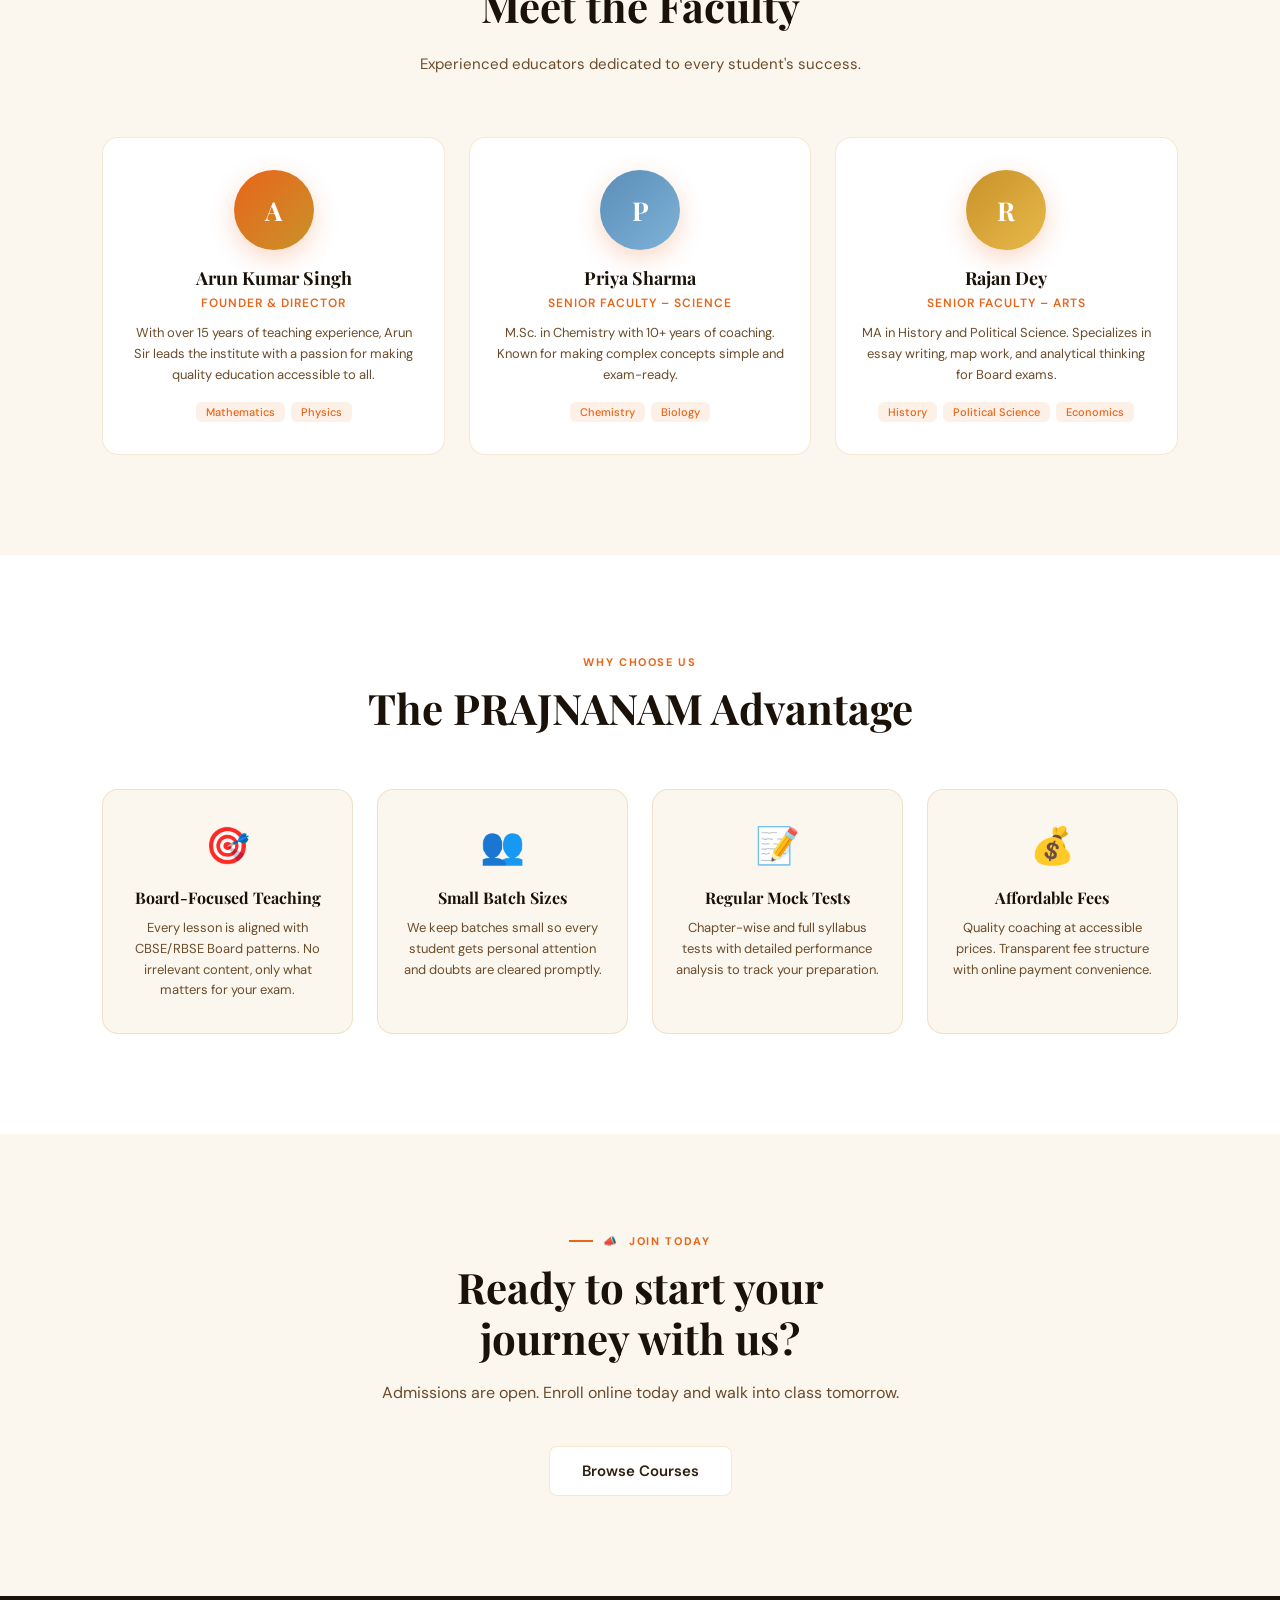
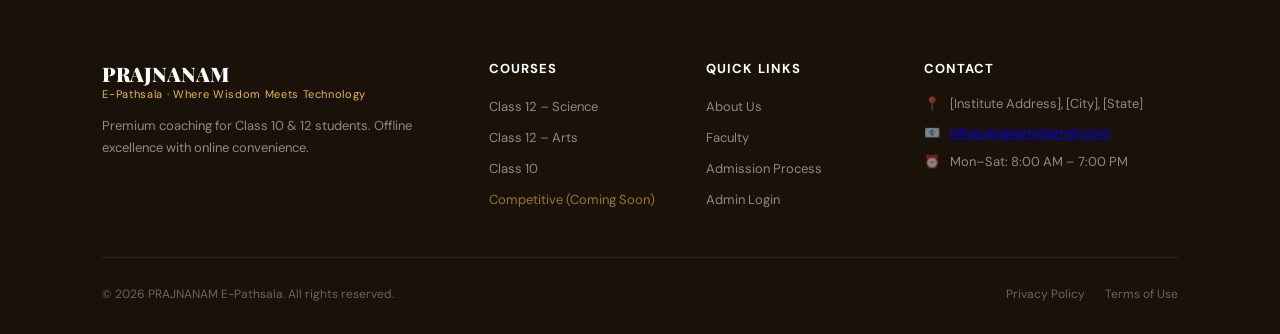
==== commit dc5ea76e: "Update index.html" ====
--- a/index.html
+++ b/index.html
@@ -565,7 +565,7 @@
   <a href="#" class="nav-brand">
     <div class="nav-logo">प्र</div>
     <div class="nav-title-block">
-      <span class="nav-title-main">PRAGNANAM</span>
+      <span class="nav-title-main">PRAJNANAM</span>
       <span class="nav-title-sub">E-Pathsala</span>
     </div>
   </a>
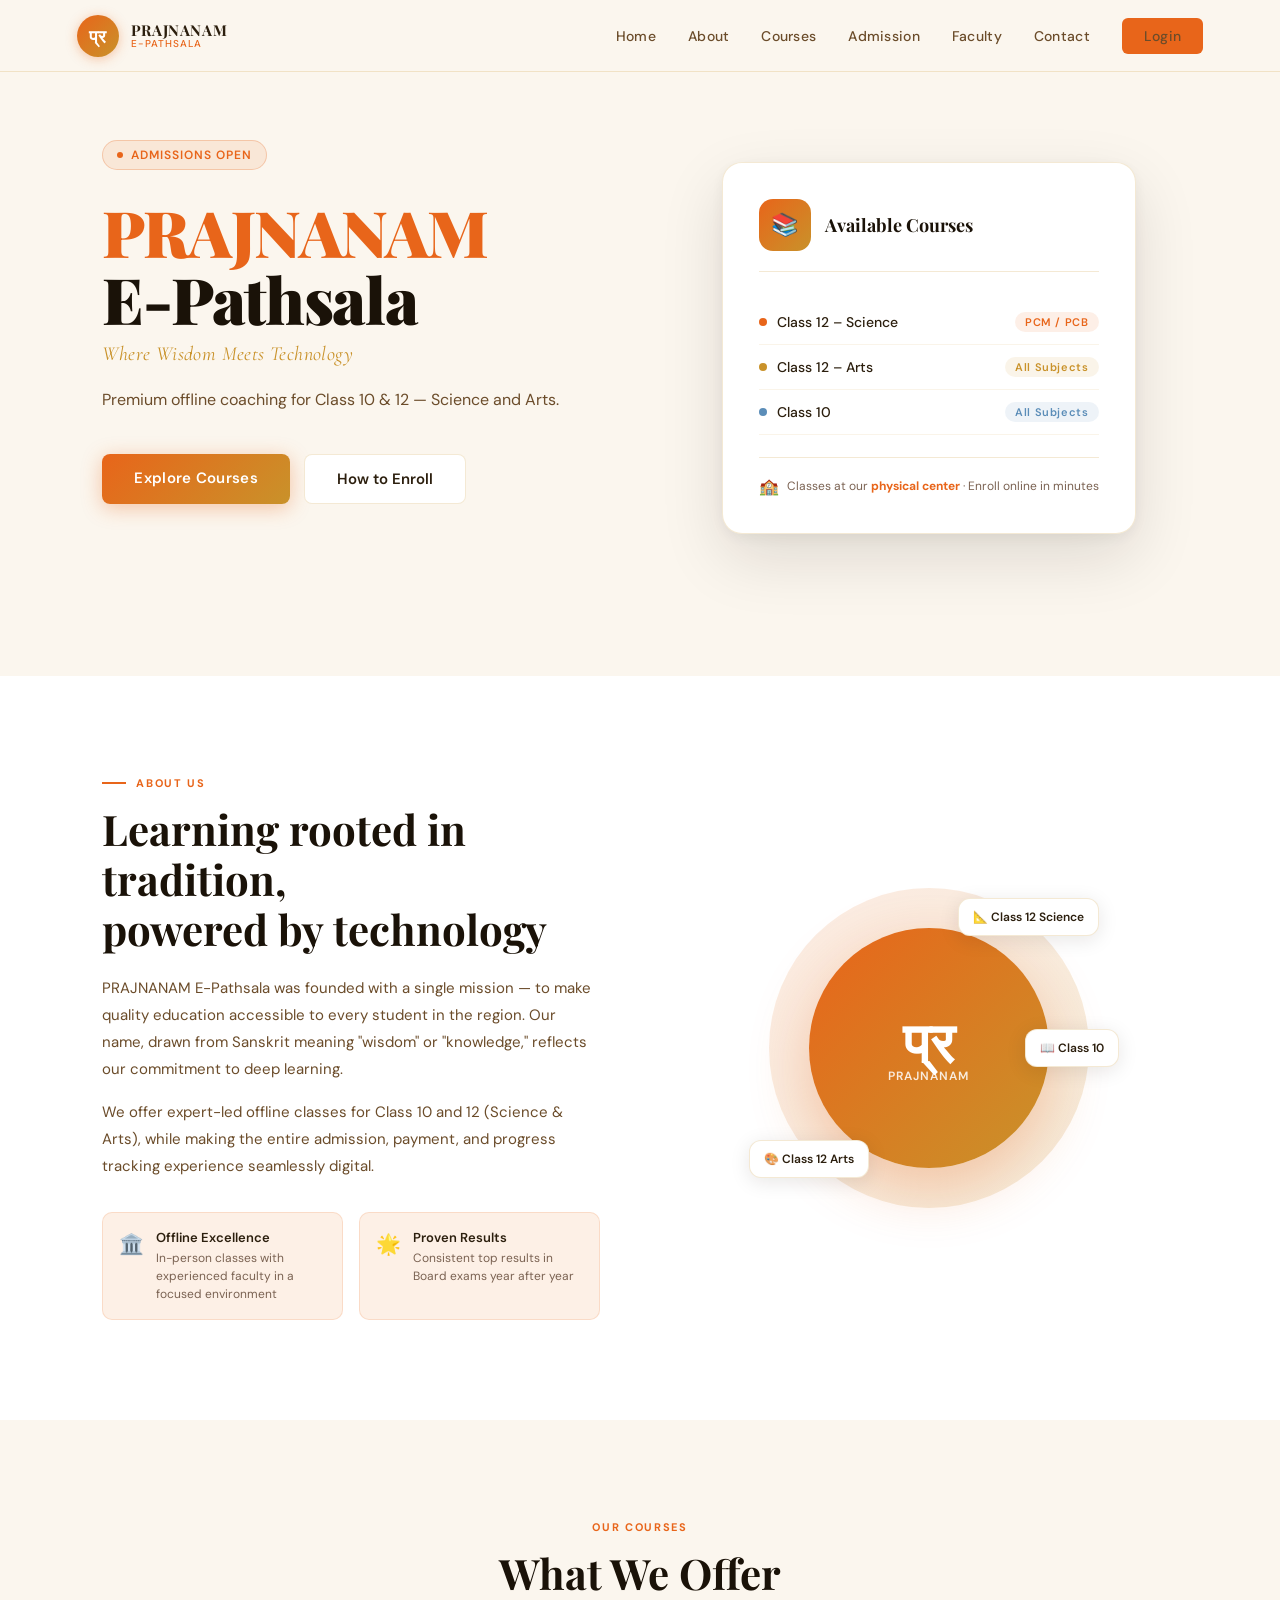
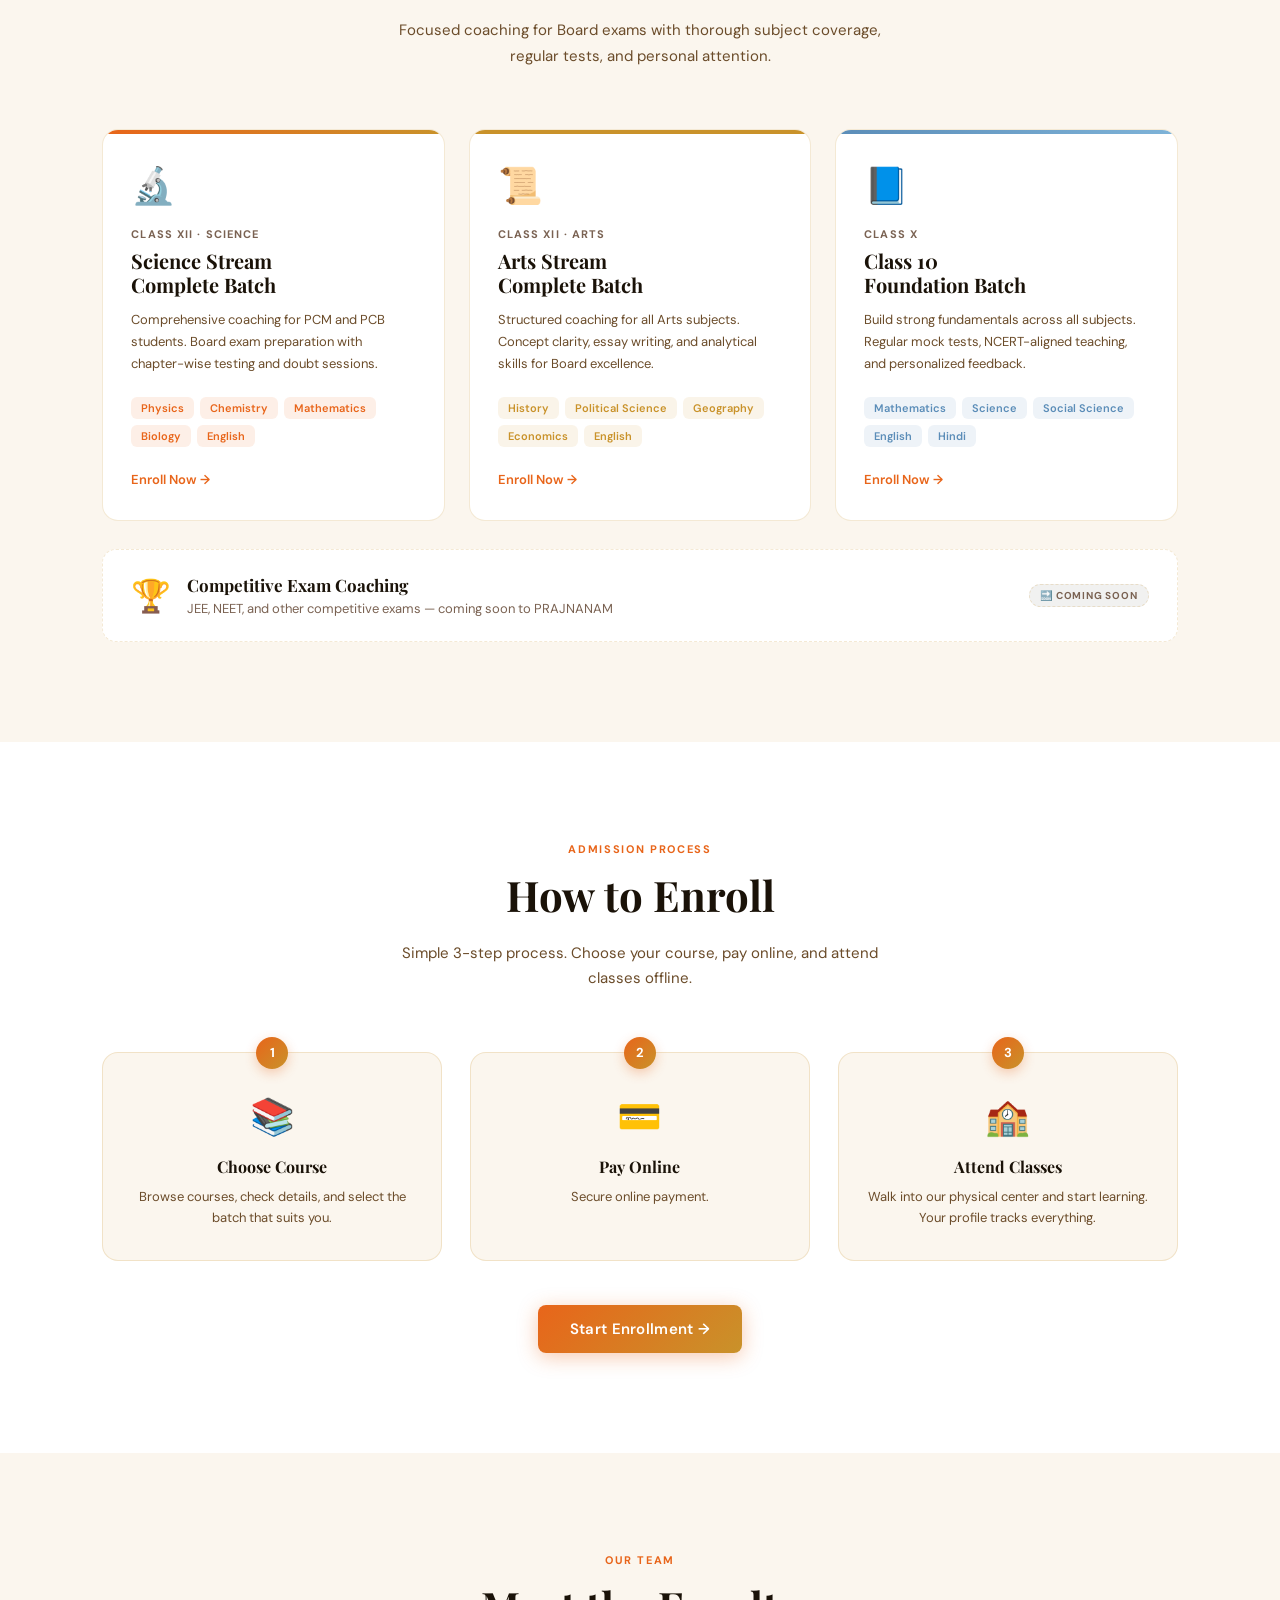
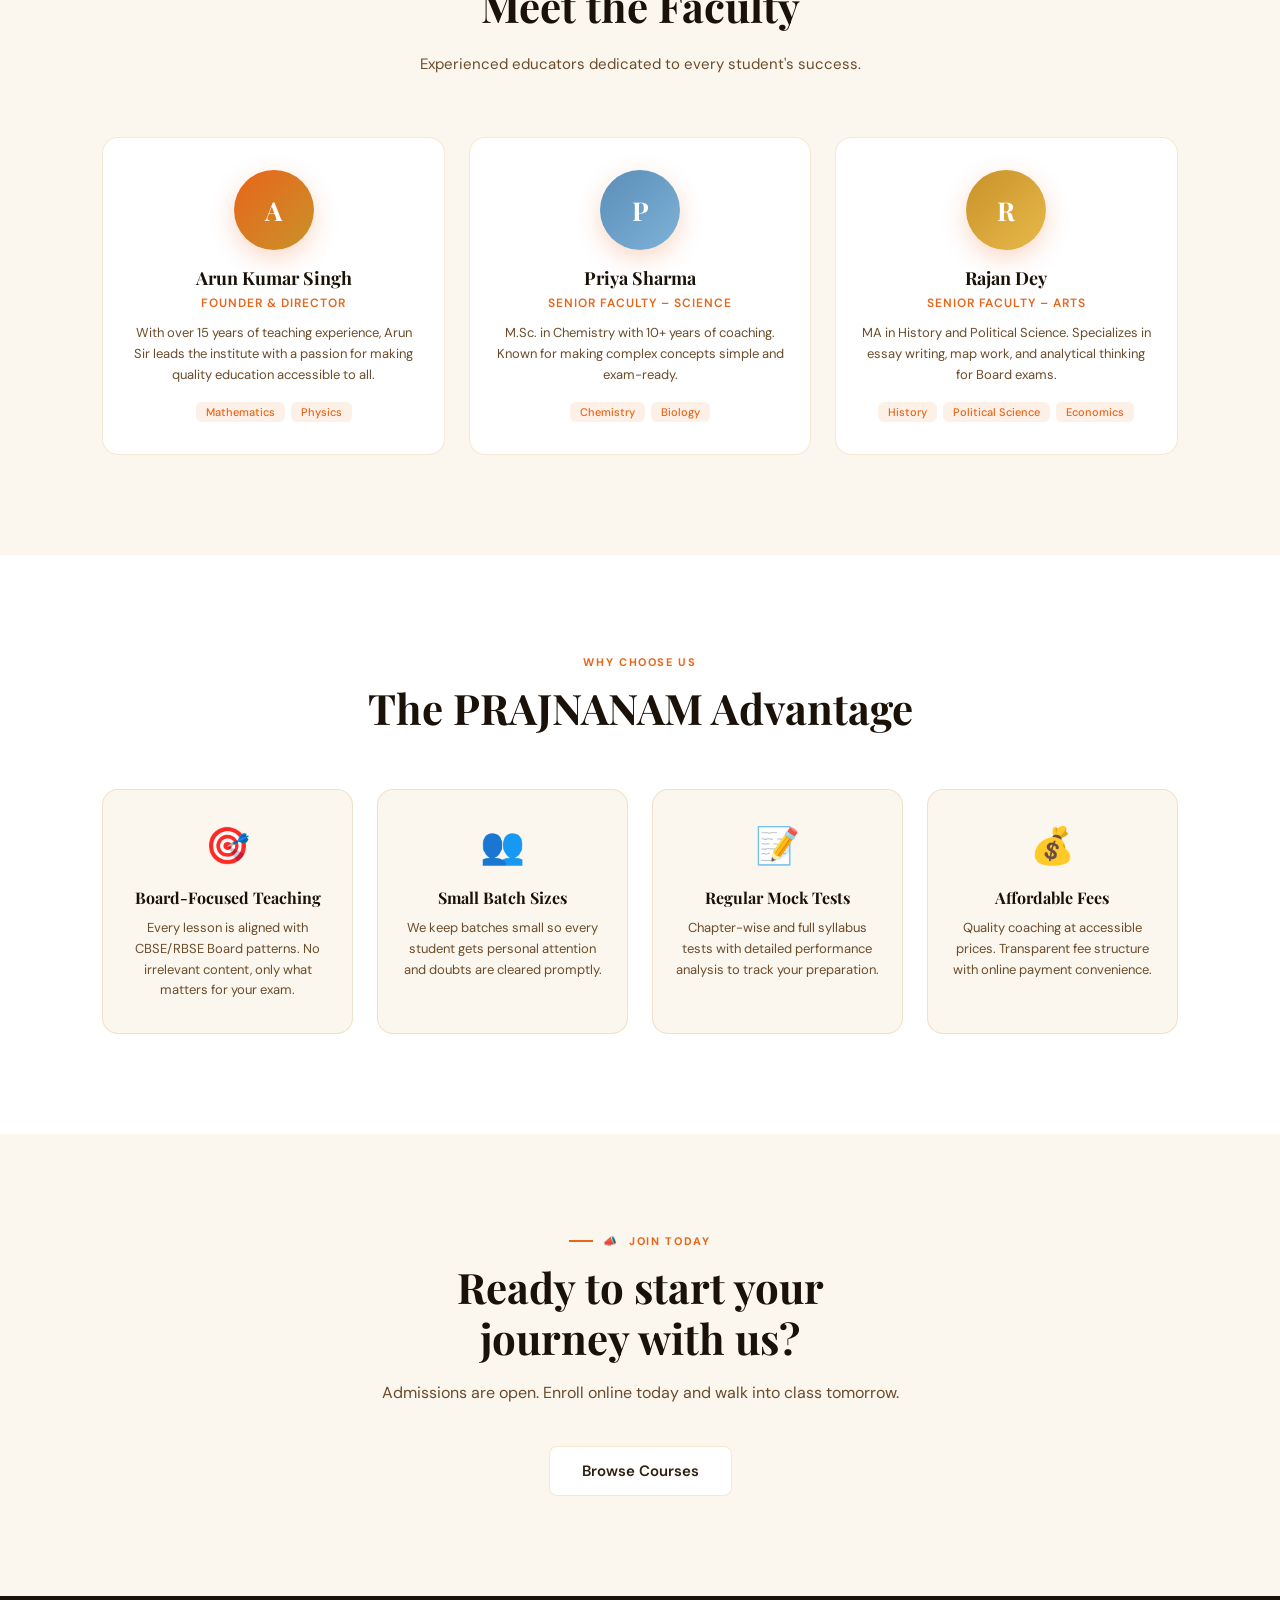
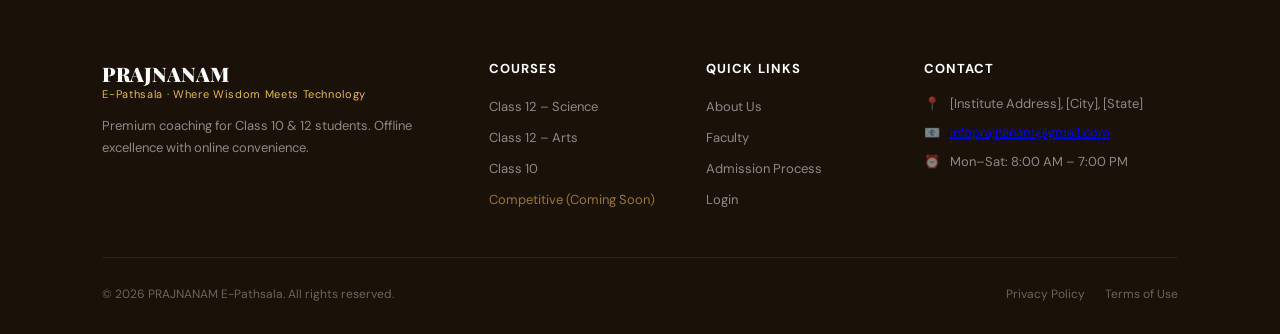
==== commit 54111939: "Add files via upload" ====
--- a/index.html
+++ b/index.html
@@ -955,7 +955,7 @@
         <li><a href="#about">About Us</a></li>
         <li><a href="#faculty">Faculty</a></li>
         <li><a href="#how">Admission Process</a></li>
-        <li><a href="admin.html">Admin Login</a></li>
+        <li><a href="login.html">Login</a></li>
       </ul>
     </div>
     <div>
@@ -979,6 +979,11 @@
   window.addEventListener('scroll', () => {
     document.getElementById('navbar').classList.toggle('scrolled', window.scrollY > 20);
   });
+
+  // Close mobile menu when scrolling
+window.addEventListener('scroll', () => {
+  document.getElementById('mobileMenu').classList.remove('open');
+});
 
   // Mobile menu toggle
   document.getElementById('hamburger').addEventListener('click', () => {
@@ -1008,4 +1013,4 @@
   });
 </script>
 </body>
-</html>
+</html>
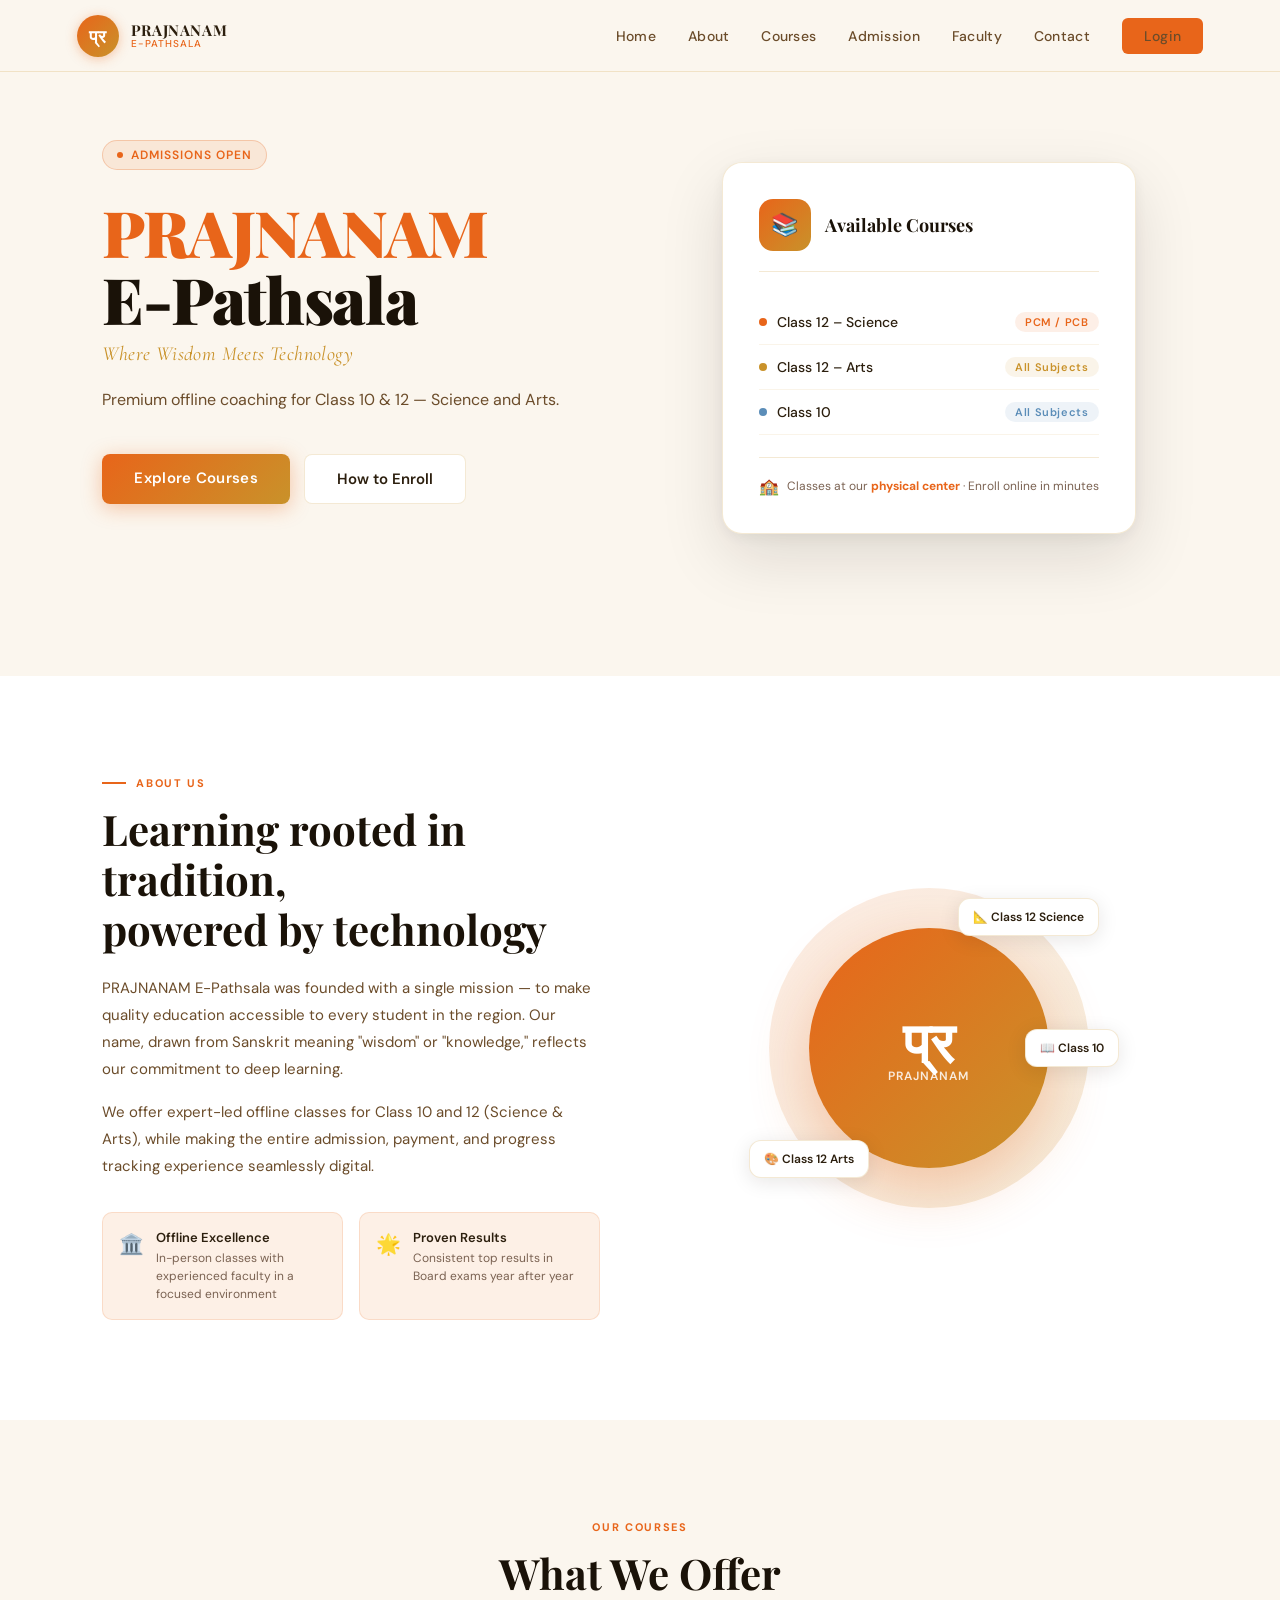
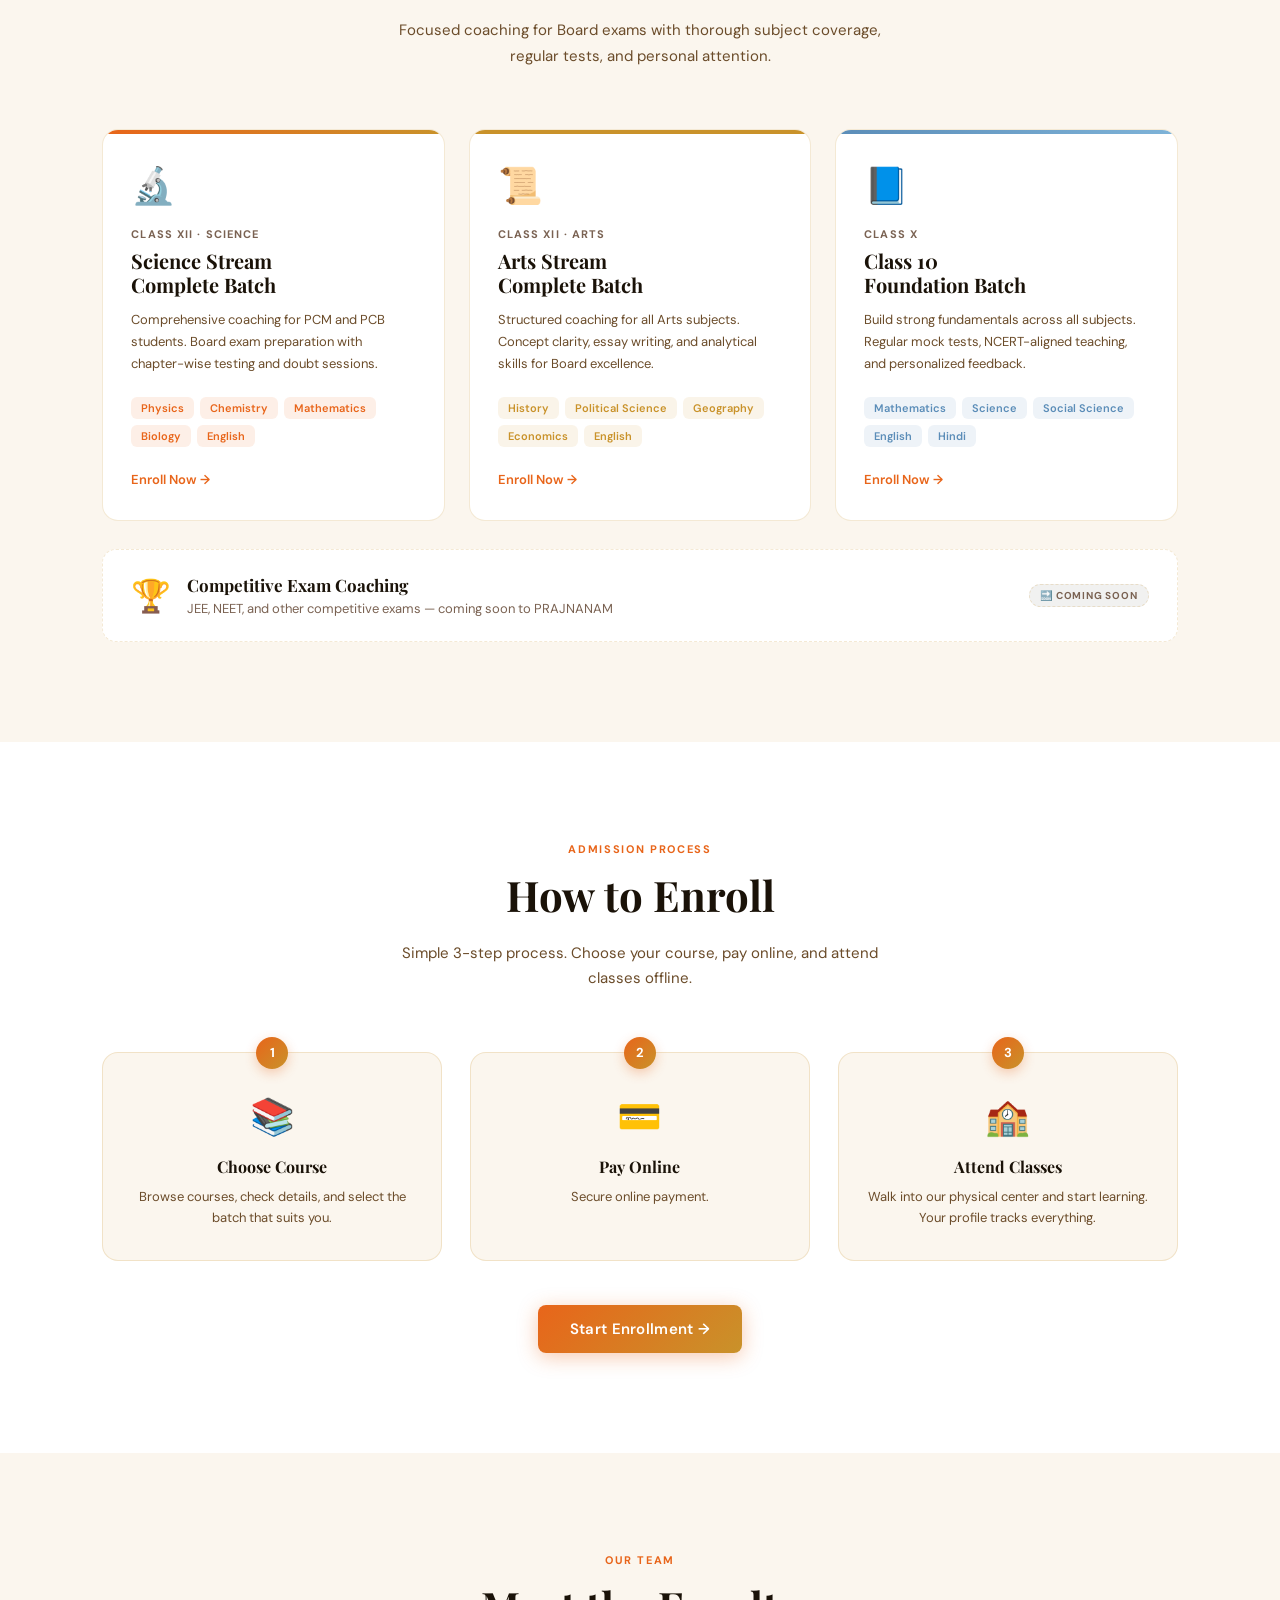
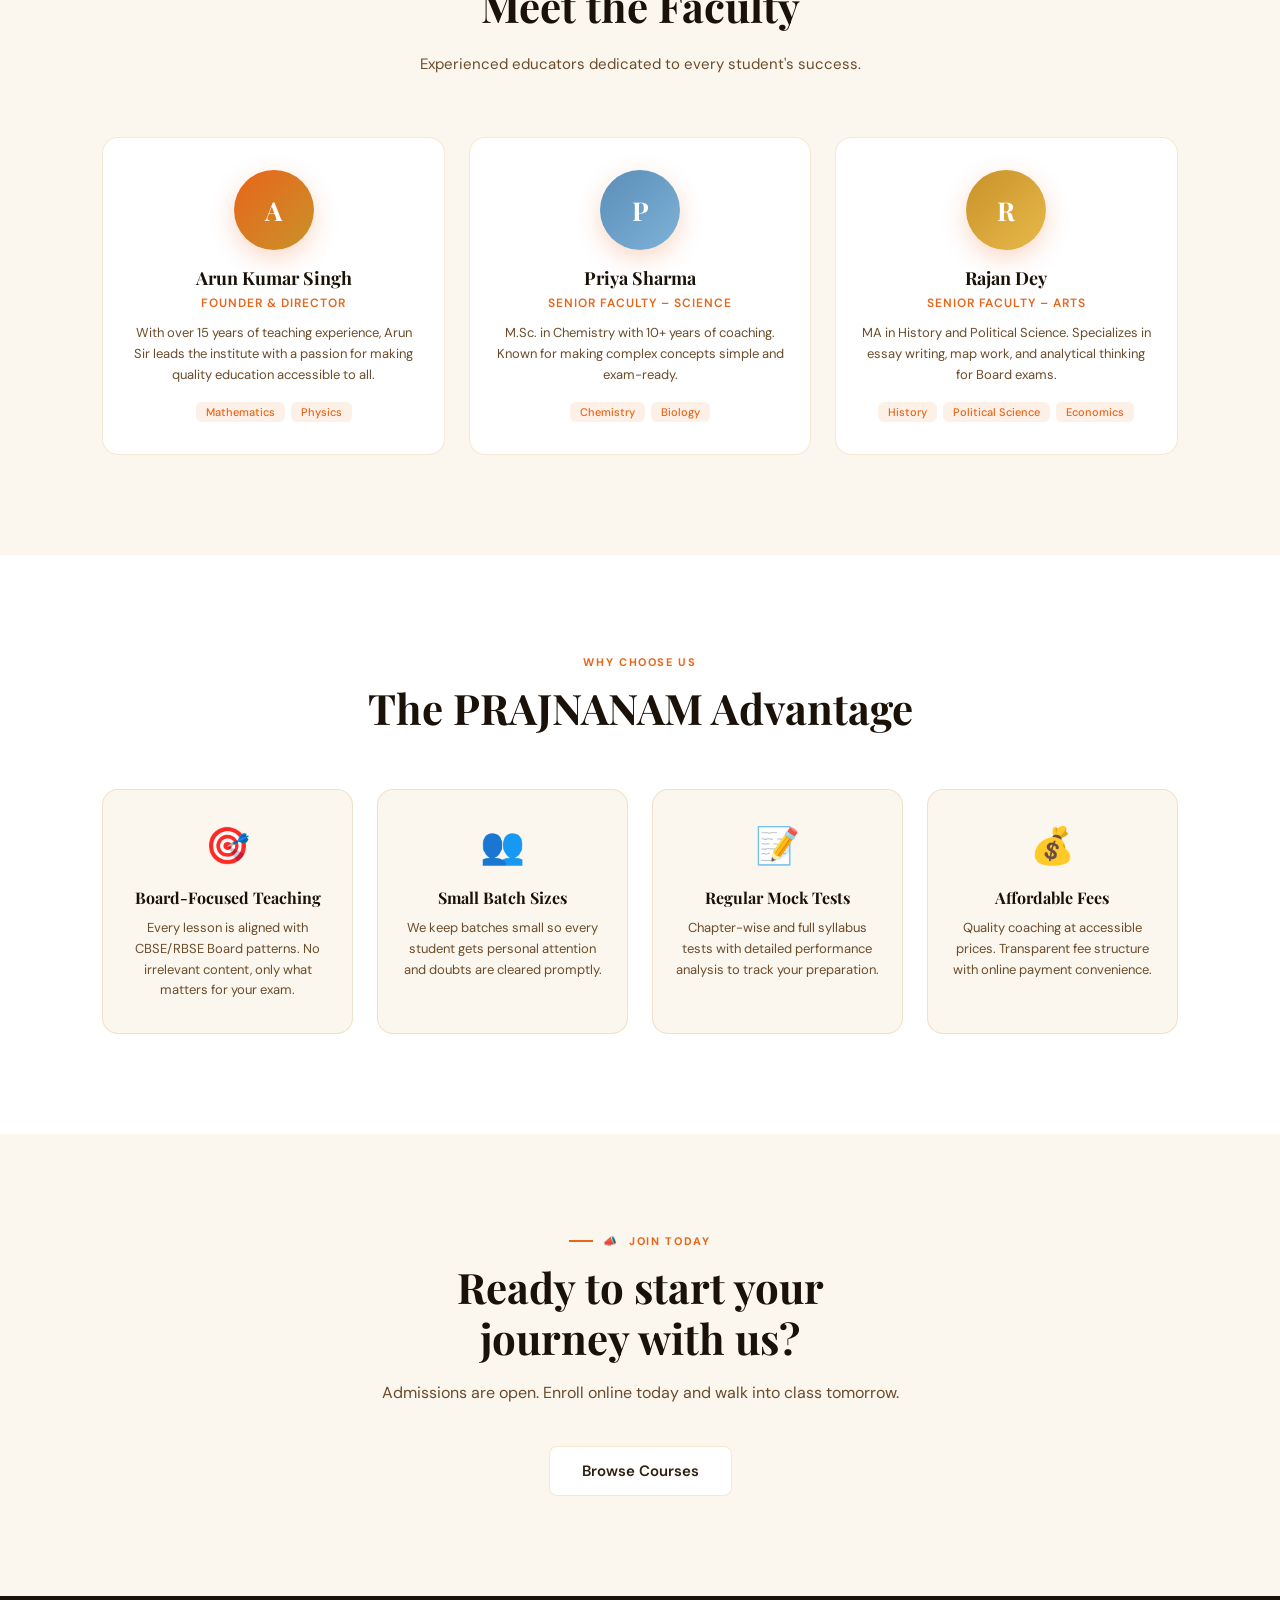
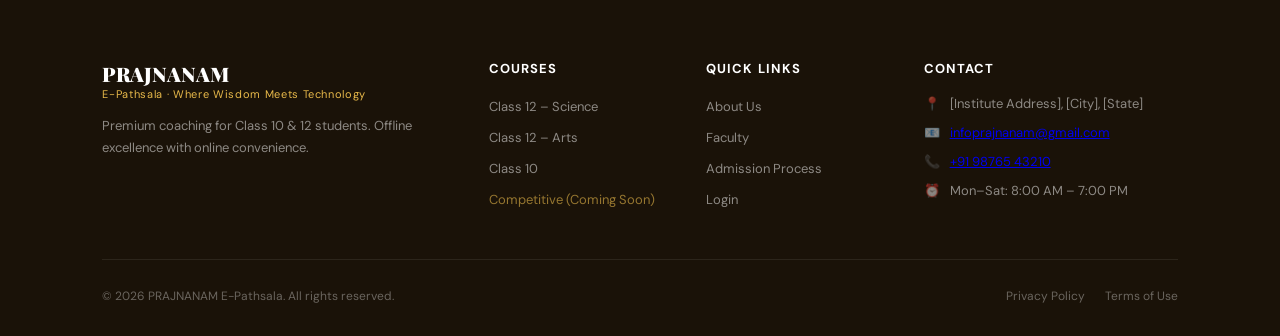
==== commit f6c82a04: "Update index.html" ====
--- a/index.html
+++ b/index.html
@@ -511,6 +511,9 @@
     /* ── MOBILE MENU ── */
     .hamburger { display: none; flex-direction: column; gap: 5px; cursor: pointer; padding: 4px; }
     .hamburger span { width: 22px; height: 2px; background: var(--ink); border-radius: 2px; transition: all 0.3s; }
+    .hamburger.active span:nth-child(1){transform: rotate(45deg) translate(3.5px, 3.5px);}
+    .hamburger.active span:nth-child(2){opacity: 0;}
+    .hamburger.active span:nth-child(3){transform: rotate(-45deg) translate(6px, -6px);}
     .mobile-menu {
       display: none; position: fixed; top: 72px; left: 0; right: 0;
       background: rgba(251,246,238,0.97); backdrop-filter: blur(14px);
@@ -959,11 +962,29 @@
       </ul>
     </div>
     <div>
-      <div class="footer-h4">Contact</div>
-      <div class="footer-contact-item"><span class="footer-contact-icon">📍</span> [Institute Address], [City], [State]</div>
-      <div class="footer-contact-item"><span class="footer-contact-icon">📧</span> <a href="mailto:infoprajnanam@gmail.com">infoprajnanam@gmail.com</a></div>
-      <div class="footer-contact-item"><span class="footer-contact-icon">⏰</span> Mon–Sat: 8:00 AM – 7:00 PM</div>
-    </div>
+  <div class="footer-h4">Contact</div>
+
+  <div class="footer-contact-item">
+    <span class="footer-contact-icon">📍</span>
+    [Institute Address], [City], [State]
+  </div>
+
+  <div class="footer-contact-item">
+    <span class="footer-contact-icon">📧</span>
+    <a href="mailto:infoprajnanam@gmail.com">infoprajnanam@gmail.com</a>
+  </div>
+
+  <div class="footer-contact-item">
+    <span class="footer-contact-icon">📞</span>
+    <a href="tel:+919876543210">+91 98765 43210</a>
+  </div>
+
+  <div class="footer-contact-item">
+    <span class="footer-contact-icon">⏰</span>
+    Mon–Sat: 8:00 AM – 7:00 PM
+  </div>
+</div>
+
   </div>
   <div class="footer-bottom">
     <span>© 2026 PRAJNANAM E-Pathsala. All rights reserved.</span>
@@ -982,13 +1003,18 @@
 
   // Close mobile menu when scrolling
 window.addEventListener('scroll', () => {
-  document.getElementById('mobileMenu').classList.remove('open');
+  mobileMenu.classList.remove('open');
+  hamburger.classList.remove('active');
 });
 
   // Mobile menu toggle
-  document.getElementById('hamburger').addEventListener('click', () => {
-    document.getElementById('mobileMenu').classList.toggle('open');
-  });
+  const hamburger = document.getElementById('hamburger');
+  const mobileMenu = document.getElementById('mobileMenu');
+
+  hamburger.addEventListener('click', () => {
+  mobileMenu.classList.toggle('open');
+  hamburger.classList.toggle('active');
+});
 
   // Close mobile menu on link click
   document.querySelectorAll('.mobile-menu a').forEach(a => {
@@ -1013,4 +1039,4 @@
   });
 </script>
 </body>
-</html>+</html>
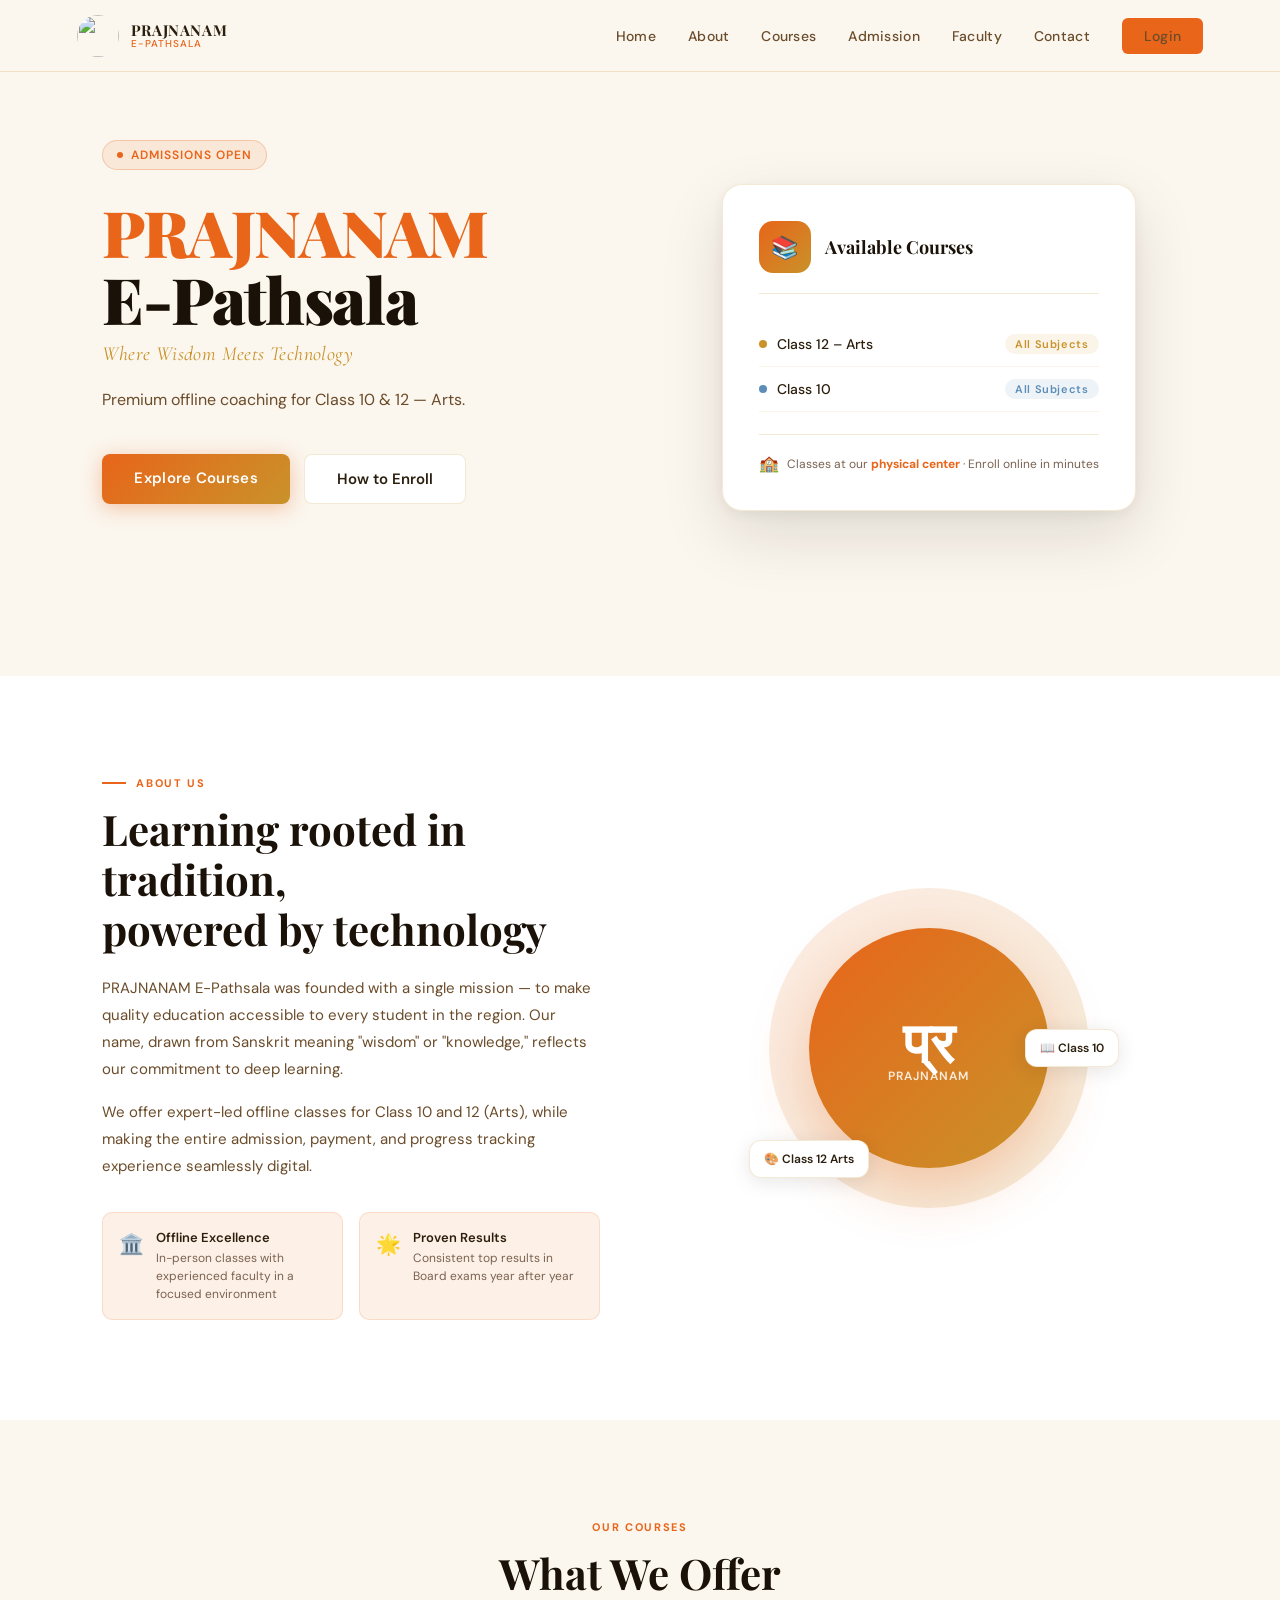
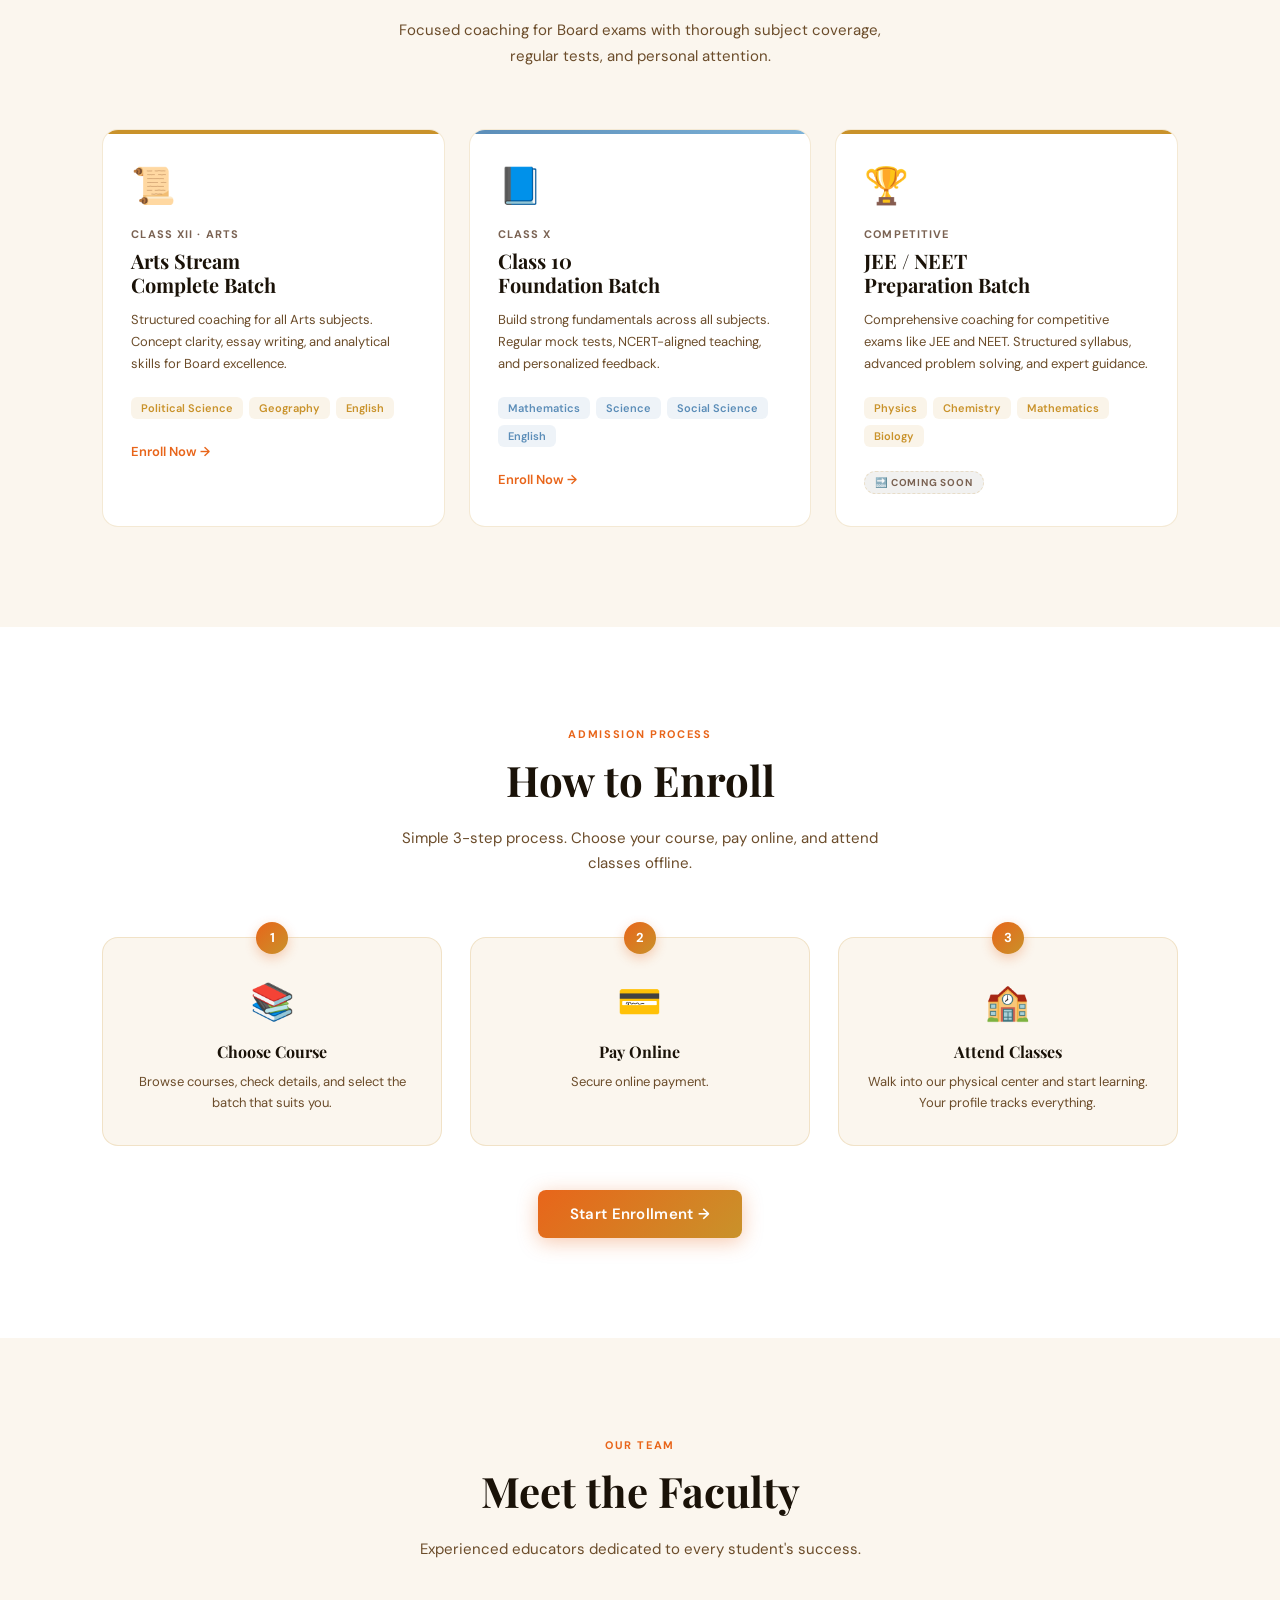
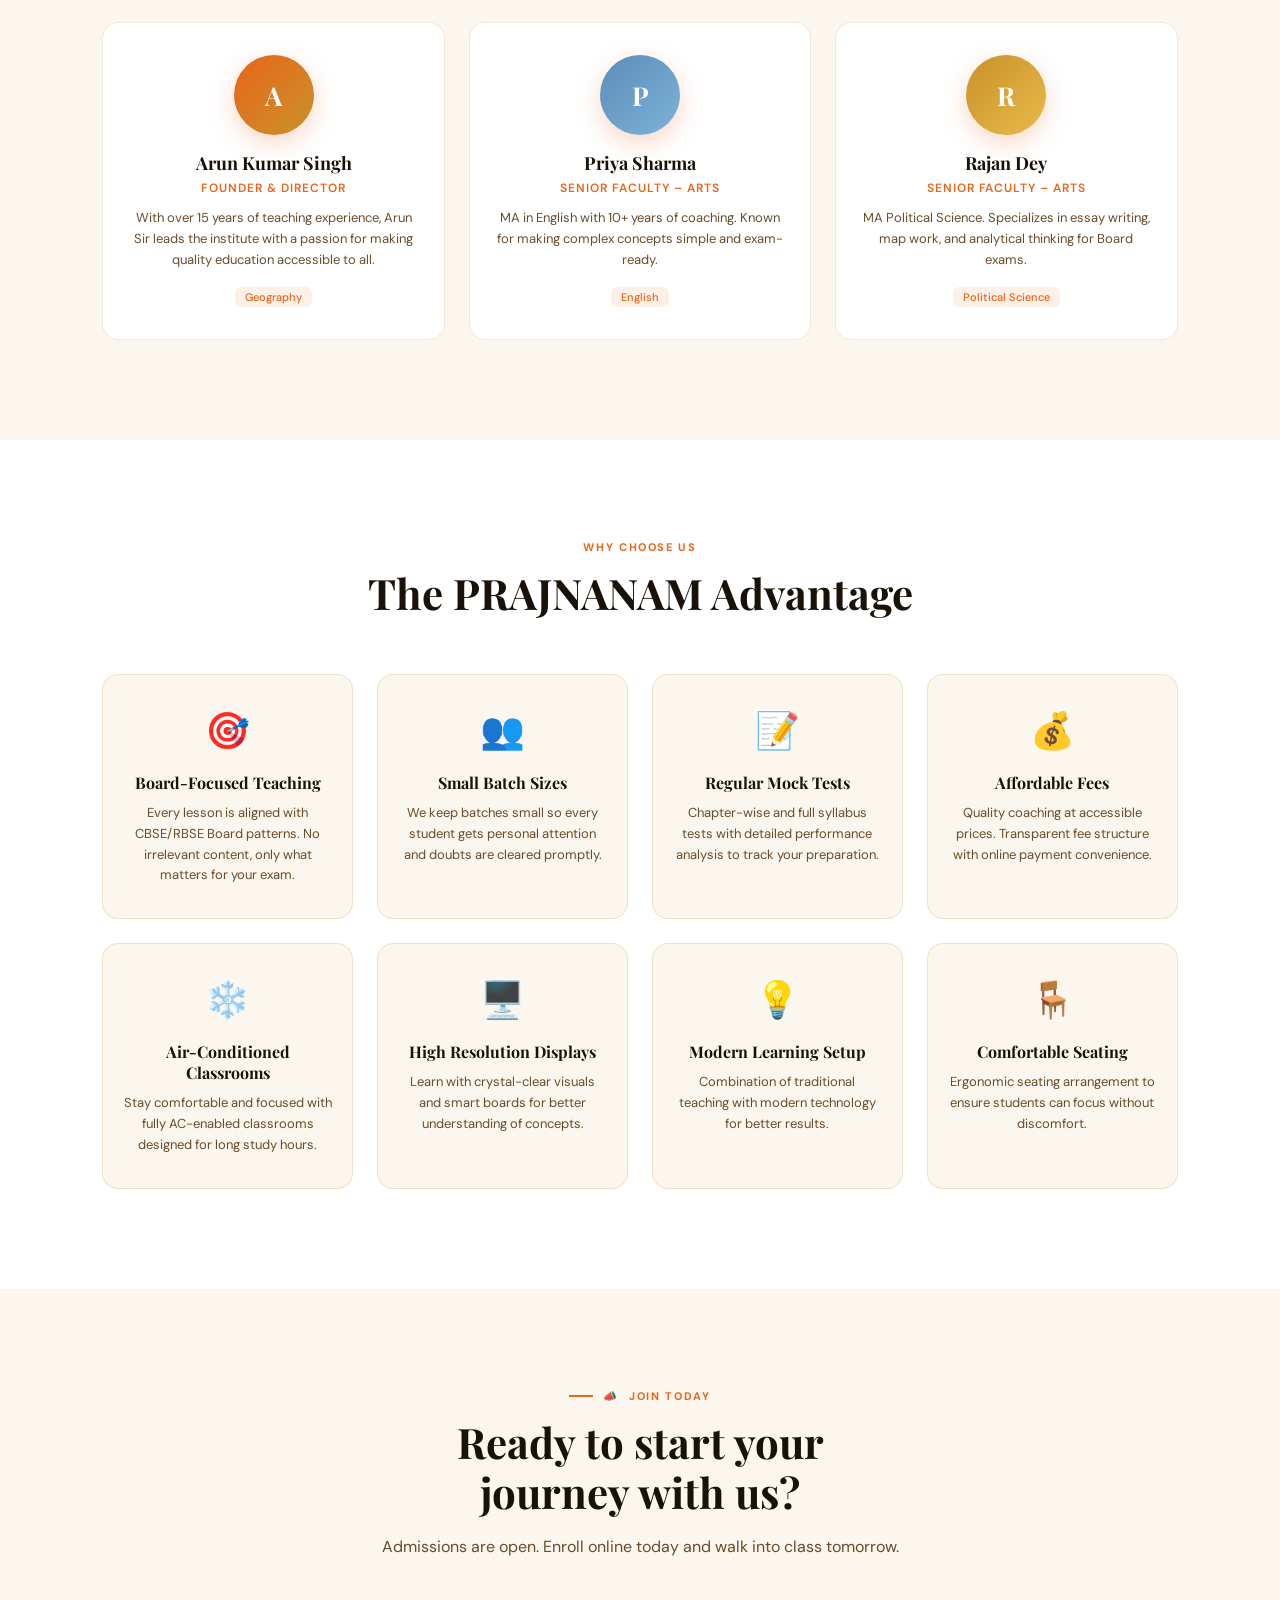
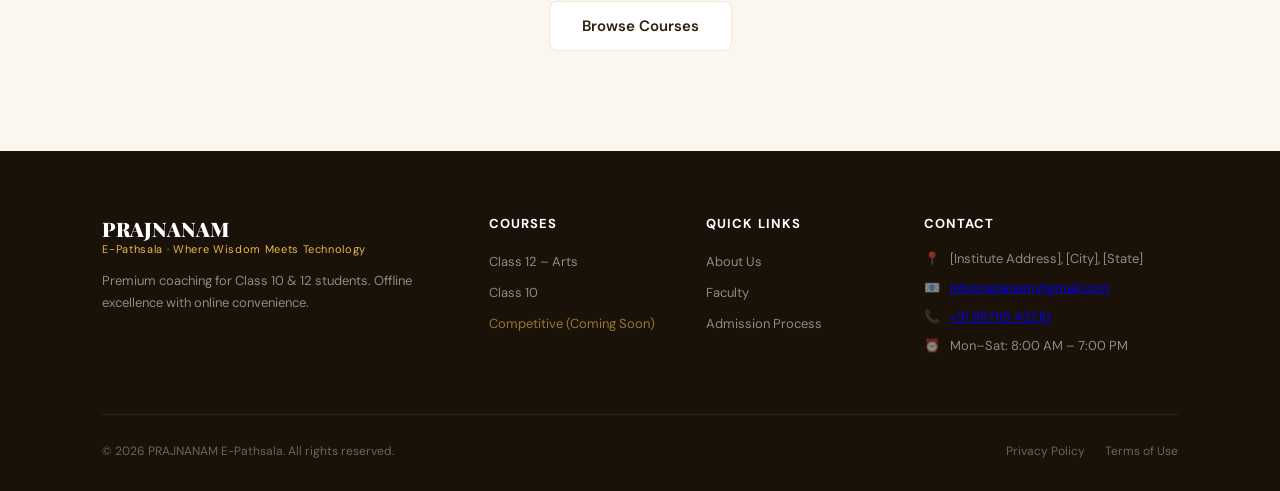
==== commit 2ba1037e: "Update index.html" ====
--- a/index.html
+++ b/index.html
@@ -46,12 +46,11 @@
     nav.scrolled { box-shadow: 0 4px 32px rgba(26,18,8,0.10); }
     .nav-brand { display: flex; align-items: center; gap: 12px; text-decoration: none; }
     .nav-logo {
-      width: 42px; height: 42px; border-radius: 50%;
-      background: linear-gradient(135deg, var(--saffron), var(--gold));
-      display: flex; align-items: center; justify-content: center;
-      font-family: 'Playfair Display', serif; font-weight: 900; font-size: 18px;
-      color: white; box-shadow: 0 2px 12px rgba(232,101,26,0.35);
-    }
+      width: 42px;
+      height: 42px;
+      border-radius: 50%;
+      object-fit: cover;
+  }
     .nav-title-block { display: flex; flex-direction: column; line-height: 1.1; }
     .nav-title-main {
       font-family: 'Playfair Display', serif; font-weight: 700; font-size: 15px;
@@ -199,7 +198,6 @@
     .course-row:hover .course-name { color: var(--saffron); }
     .course-info { display: flex; align-items: center; gap: 10px; }
     .course-dot { width: 8px; height: 8px; border-radius: 50%; flex-shrink: 0; }
-    .dot-science { background: var(--saffron); }
     .dot-arts { background: var(--gold); }
     .dot-ten { background: #5B8DB8; }
     .course-name { font-size: 14px; font-weight: 500; color: var(--ink); transition: color 0.2s; }
@@ -207,7 +205,6 @@
       font-size: 11px; font-weight: 600; letter-spacing: 0.06em;
       padding: 3px 10px; border-radius: 100px;
     }
-    .tag-science { background: rgba(232,101,26,0.1); color: var(--saffron); }
     .tag-arts { background: rgba(201,146,42,0.1); color: var(--gold); }
     .tag-ten { background: rgba(91,141,184,0.1); color: #5B8DB8; }
     .card-footer {
@@ -309,7 +306,6 @@
     .course-card::before {
       content: ''; position: absolute; top: 0; left: 0; right: 0; height: 4px;
     }
-    .card-science::before { background: linear-gradient(90deg, var(--saffron), var(--gold)); }
     .card-arts::before { background: linear-gradient(90deg, var(--gold), #c9922a); }
     .card-ten::before { background: linear-gradient(90deg, #5B8DB8, #7EB3D8); }
     .course-card:hover { transform: translateY(-6px); box-shadow: 0 20px 48px rgba(26,18,8,0.12); border-color: var(--saffron-light); }
@@ -327,7 +323,6 @@
     .subject-tag {
       font-size: 11px; font-weight: 600; padding: 4px 10px; border-radius: 6px;
     }
-    .subject-science { background: rgba(232,101,26,0.1); color: var(--saffron); }
     .subject-arts { background: rgba(201,146,42,0.1); color: var(--gold); }
     .subject-ten { background: rgba(91,141,184,0.1); color: #5B8DB8; }
     .course-card-footer { display: flex; justify-content: space-between; align-items: center; }
@@ -511,7 +506,7 @@
     /* ── MOBILE MENU ── */
     .hamburger { display: none; flex-direction: column; gap: 5px; cursor: pointer; padding: 4px; }
     .hamburger span { width: 22px; height: 2px; background: var(--ink); border-radius: 2px; transition: all 0.3s; }
-    .hamburger.active span:nth-child(1){transform: rotate(45deg) translate(3.5px, 3.5px);}
+    .hamburger.active span:nth-child(1){transform: rotate(45deg) translate(3.4px, 3.4px);}
     .hamburger.active span:nth-child(2){opacity: 0;}
     .hamburger.active span:nth-child(3){transform: rotate(-45deg) translate(6px, -6px);}
     .mobile-menu {
@@ -566,7 +561,7 @@
 <!-- ── NAVBAR ── -->
 <nav id="navbar">
   <a href="#" class="nav-brand">
-    <div class="nav-logo">प्र</div>
+  <img src="logo/logo1.png" class="nav-logo">
     <div class="nav-title-block">
       <span class="nav-title-main">PRAJNANAM</span>
       <span class="nav-title-sub">E-Pathsala</span>
@@ -579,7 +574,7 @@
     <a href="#how">Admission</a>
     <a href="#faculty">Faculty</a>
     <a href="#contact">Contact</a>
-    <a href="login.html" class="nav-btn">Login</a>
+    <a href="login.html" class="nav-btn" id="navAuthBtn" style="visibility:hidden;">Login</a>
   </div>
   <div class="hamburger" id="hamburger">
     <span></span><span></span><span></span>
@@ -593,7 +588,7 @@
   <a href="#how">Admission</a>
   <a href="#faculty">Faculty</a>
   <a href="#contact">Contact</a>
-  <a href="login.html">Login →</a>
+  <a href="login.html" id="mobileAuthBtn">Login →</a>
 </div>
 
 <!-- ── HERO ── -->
@@ -617,7 +612,7 @@
       <p class="hero-tagline">Where Wisdom Meets Technology</p>
 
       <p class="hero-sub">
-        Premium offline coaching for Class 10 & 12 — Science and Arts.
+        Premium offline coaching for Class 10 & 12 — Arts.
       </p>
 
       <div class="hero-ctas">
@@ -639,14 +634,6 @@
             <div class="card-header-text">
               <h3>Available Courses</h3>
             </div>
-          </div>
-
-          <div class="course-row">
-            <div class="course-info">
-              <div class="course-dot dot-science"></div>
-              <span class="course-name">Class 12 – Science</span>
-            </div>
-            <span class="course-tag tag-science">PCM / PCB</span>
           </div>
 
           <div class="course-row">
@@ -690,7 +677,7 @@
         PRAJNANAM E-Pathsala was founded with a single mission — to make quality education accessible to every student in the region. Our name, drawn from Sanskrit meaning "wisdom" or "knowledge," reflects our commitment to deep learning.
       </p>
       <p class="section-body">
-        We offer expert-led offline classes for Class 10 and 12 (Science & Arts), while making the entire admission, payment, and progress tracking experience seamlessly digital.
+        We offer expert-led offline classes for Class 10 and 12 (Arts), while making the entire admission, payment, and progress tracking experience seamlessly digital.
       </p>
       <div class="about-features">
         <div class="about-feat">
@@ -717,7 +704,6 @@
             <div class="small">PRAJNANAM</div>
           </div>
         </div>
-        <div class="orbit-item orbit-1">📐 Class 12 Science</div>
         <div class="orbit-item orbit-2">🎨 Class 12 Arts</div>
         <div class="orbit-item orbit-3">📖 Class 10</div>
       </div>
@@ -735,26 +721,7 @@
         Focused coaching for Board exams with thorough subject coverage, regular tests, and personal attention.
       </p>
     </div>
-    <div class="courses-grid">
-      <!-- 12th Science -->
-      <div class="course-card card-science">
-        <div class="course-card-icon">🔬</div>
-        <div class="course-card-class">Class XII · Science</div>
-        <div class="course-card-title">Science Stream<br/>Complete Batch</div>
-        <div class="course-card-desc">
-          Comprehensive coaching for PCM and PCB students. Board exam preparation with chapter-wise testing and doubt sessions.
-        </div>
-        <div class="course-subjects">
-          <span class="subject-tag subject-science">Physics</span>
-          <span class="subject-tag subject-science">Chemistry</span>
-          <span class="subject-tag subject-science">Mathematics</span>
-          <span class="subject-tag subject-science">Biology</span>
-          <span class="subject-tag subject-science">English</span>
-        </div>
-        <div class="course-card-footer">
-          <a href="#how" class="course-card-link">Enroll Now →</a>
-        </div>
-      </div>
+    <div class="courses-grid" id="coursesGrid">
       <!-- 12th Arts -->
       <div class="course-card card-arts">
         <div class="course-card-icon">📜</div>
@@ -764,14 +731,12 @@
           Structured coaching for all Arts subjects. Concept clarity, essay writing, and analytical skills for Board excellence.
         </div>
         <div class="course-subjects">
-          <span class="subject-tag subject-arts">History</span>
           <span class="subject-tag subject-arts">Political Science</span>
           <span class="subject-tag subject-arts">Geography</span>
-          <span class="subject-tag subject-arts">Economics</span>
           <span class="subject-tag subject-arts">English</span>
         </div>
         <div class="course-card-footer">
-          <a href="#how" class="course-card-link">Enroll Now →</a>
+          <a href="payment-12.html" class="course-card-link">Enroll Now →</a>
         </div>
       </div>
       <!-- 10th -->
@@ -787,23 +752,33 @@
           <span class="subject-tag subject-ten">Science</span>
           <span class="subject-tag subject-ten">Social Science</span>
           <span class="subject-tag subject-ten">English</span>
-          <span class="subject-tag subject-ten">Hindi</span>
         </div>
         <div class="course-card-footer">
-          <a href="#how" class="course-card-link">Enroll Now →</a>
-        </div>
-      </div>
-    </div>
+          <a href="payment-10.html" class="course-card-link">Enroll Now →</a>
+        </div>
+      </div>
     <!-- Competitive exam coming soon -->
-    <div style="margin-top:28px;background:white;border-radius:14px;padding:24px 28px;border:1.5px dashed var(--border);display:flex;align-items:center;justify-content:space-between;flex-wrap:wrap;gap:16px;">
-      <div style="display:flex;align-items:center;gap:16px;">
-        <span style="font-size:32px;">🏆</span>
-        <div>
-          <div style="font-family:'Playfair Display',serif;font-weight:700;font-size:17px;color:var(--deep);margin-bottom:4px;">Competitive Exam Coaching</div>
-          <div style="font-size:13px;color:var(--text-muted);">JEE, NEET, and other competitive exams — coming soon to PRAJNANAM</div>
-        </div>
-      </div>
-      <span class="coming-badge">🔜 Coming Soon</span>
+    <div class="course-card card-arts">
+      <div class="course-card-icon">🏆</div>
+      <div class="course-card-class">Competitive</div>
+      <div class="course-card-title">
+        JEE / NEET<br/>Preparation Batch
+      </div>
+
+      <div class="course-card-desc">
+        Comprehensive coaching for competitive exams like JEE and NEET. Structured syllabus, advanced problem solving, and expert guidance.
+      </div>
+
+      <div class="course-subjects">
+        <span class="subject-tag subject-arts">Physics</span>
+        <span class="subject-tag subject-arts">Chemistry</span>
+        <span class="subject-tag subject-arts">Mathematics</span>
+        <span class="subject-tag subject-arts">Biology</span>
+      </div>
+
+      <div class="course-card-footer">
+        <span class="coming-badge">🔜 Coming Soon</span>
+      </div>
     </div>
   </div>
 </section>
@@ -854,36 +829,32 @@
         Experienced educators dedicated to every student's success.
       </p>
     </div>
-    <div class="faculty-grid">
+    <div class="faculty-grid" id="facultyGrid">
       <div class="faculty-card">
         <div class="faculty-avatar">A</div>
         <div class="faculty-name">Arun Kumar Singh</div>
         <div class="faculty-role">Founder & Director</div>
         <div class="faculty-bio">With over 15 years of teaching experience, Arun Sir leads the institute with a passion for making quality education accessible to all.</div>
         <div class="faculty-tags">
-          <span class="faculty-tag">Mathematics</span>
-          <span class="faculty-tag">Physics</span>
+          <span class="faculty-tag">Geography</span>
         </div>
       </div>
       <div class="faculty-card">
         <div class="faculty-avatar" style="background:linear-gradient(135deg,#5B8DB8,#7EB3D8);">P</div>
         <div class="faculty-name">Priya Sharma</div>
-        <div class="faculty-role">Senior Faculty – Science</div>
-        <div class="faculty-bio">M.Sc. in Chemistry with 10+ years of coaching. Known for making complex concepts simple and exam-ready.</div>
+        <div class="faculty-role">Senior Faculty – Arts</div>
+        <div class="faculty-bio">MA in English with 10+ years of coaching. Known for making complex concepts simple and exam-ready.</div>
         <div class="faculty-tags">
-          <span class="faculty-tag">Chemistry</span>
-          <span class="faculty-tag">Biology</span>
+          <span class="faculty-tag">English</span>
         </div>
       </div>
       <div class="faculty-card">
         <div class="faculty-avatar" style="background:linear-gradient(135deg,#C9922A,#E8B94A);">R</div>
         <div class="faculty-name">Rajan Dey</div>
         <div class="faculty-role">Senior Faculty – Arts</div>
-        <div class="faculty-bio">MA in History and Political Science. Specializes in essay writing, map work, and analytical thinking for Board exams.</div>
+        <div class="faculty-bio">MA Political Science. Specializes in essay writing, map work, and analytical thinking for Board exams.</div>
         <div class="faculty-tags">
-          <span class="faculty-tag">History</span>
           <span class="faculty-tag">Political Science</span>
-          <span class="faculty-tag">Economics</span>
         </div>
       </div>
     </div>
@@ -916,6 +887,33 @@
         <div class="why-title">Affordable Fees</div>
         <div class="why-desc">Quality coaching at accessible prices. Transparent fee structure with online payment convenience.</div>
       </div>
+      <div class="why-card">
+      <div class="why-icon">❄️</div>
+      <div class="why-title">Air-Conditioned Classrooms</div>
+      <div class="why-desc">
+        Stay comfortable and focused with fully AC-enabled classrooms designed for long study hours.</div>
+      </div>
+
+      <div class="why-card">
+        <div class="why-icon">🖥️</div>
+        <div class="why-title">High Resolution Displays</div>
+        <div class="why-desc">
+          Learn with crystal-clear visuals and smart boards for better understanding of concepts.</div>
+      </div>
+
+      <div class="why-card">
+        <div class="why-icon">💡</div>
+        <div class="why-title">Modern Learning Setup</div>
+        <div class="why-desc">
+          Combination of traditional teaching with modern technology for better results.</div>
+      </div>
+
+      <div class="why-card">
+        <div class="why-icon">🪑</div>
+        <div class="why-title">Comfortable Seating</div>
+        <div class="why-desc">
+          Ergonomic seating arrangement to ensure students can focus without discomfort.</div>
+      </div>
     </div>
   </div>
 </section>
@@ -946,7 +944,6 @@
     <div>
       <div class="footer-h4">Courses</div>
       <ul class="footer-links">
-        <li><a href="#courses">Class 12 – Science</a></li>
         <li><a href="#courses">Class 12 – Arts</a></li>
         <li><a href="#courses">Class 10</a></li>
         <li><a href="#courses" style="color:var(--gold-light) !important;opacity:0.6;">Competitive (Coming Soon)</a></li>
@@ -958,7 +955,6 @@
         <li><a href="#about">About Us</a></li>
         <li><a href="#faculty">Faculty</a></li>
         <li><a href="#how">Admission Process</a></li>
-        <li><a href="login.html">Login</a></li>
       </ul>
     </div>
     <div>
@@ -966,22 +962,22 @@
 
   <div class="footer-contact-item">
     <span class="footer-contact-icon">📍</span>
-    [Institute Address], [City], [State]
+    <span data-contact="address">[Institute Address], [City], [State]</span>
   </div>
 
   <div class="footer-contact-item">
     <span class="footer-contact-icon">📧</span>
-    <a href="mailto:infoprajnanam@gmail.com">infoprajnanam@gmail.com</a>
+    <a href="mailto:infoprajnanam@gmail.com" data-contact="email">infoprajnanam@gmail.com</a>
   </div>
 
   <div class="footer-contact-item">
     <span class="footer-contact-icon">📞</span>
-    <a href="tel:+919876543210">+91 98765 43210</a>
+    <a href="tel:+919876543210" data-contact="phone">+91 98765 43210</a>
   </div>
 
   <div class="footer-contact-item">
     <span class="footer-contact-icon">⏰</span>
-    Mon–Sat: 8:00 AM – 7:00 PM
+    <span data-contact="hours">Mon–Sat: 8:00 AM – 7:00 PM</span>
   </div>
 </div>
 
@@ -989,8 +985,8 @@
   <div class="footer-bottom">
     <span>© 2026 PRAJNANAM E-Pathsala. All rights reserved.</span>
     <div style="display:flex;gap:20px;">
-      <a href="#">Privacy Policy</a>
-      <a href="#">Terms of Use</a>
+      <a href="privacy-policy.html">Privacy Policy</a>
+      <a href="terms-of-use.html">Terms of Use</a>
     </div>
   </div>
 </footer>
@@ -1018,8 +1014,11 @@
 
   // Close mobile menu on link click
   document.querySelectorAll('.mobile-menu a').forEach(a => {
-    a.addEventListener('click', () => document.getElementById('mobileMenu').classList.remove('open'));
+  a.addEventListener('click', () => {
+    mobileMenu.classList.remove('open');
+    hamburger.classList.remove('active'); // ✅ THIS LINE FIXES IT
   });
+});
 
   // Scroll animations
   const observer = new IntersectionObserver((entries) => {
@@ -1037,6 +1036,127 @@
     el.style.transition = 'opacity 0.5s ease, transform 0.5s ease';
     observer.observe(el);
   });
+
+  // Check if admin is logged in and update nav button
+fetch('/api/auth/check', { credentials: 'include', cache: 'no-store' })
+  .then(r => r.json())
+  .then(data => {
+    const btn = document.getElementById('navAuthBtn');
+    const mobileBtn = document.getElementById('mobileAuthBtn');
+    if (data.authenticated) {
+      btn.textContent = 'Dashboard';
+      btn.href = '/admin/admin-dashboard.html';
+      mobileBtn.textContent = 'Dashboard →';
+      mobileBtn.href = '/admin/admin-dashboard.html';
+    }
+    btn.style.visibility = 'visible'; // ← added
+  })
+  .catch(() => {
+    document.getElementById('navAuthBtn').style.visibility = 'visible'; // ← added
+  });
 </script>
+
+<script>
+// Load live contact details from DB
+fetch('/api/settings/contact')
+  .then(r => r.json())
+  .then(data => {
+    if (!data.success) return;
+    const d = data.data;
+
+    // Update every element that shows contact info
+    document.querySelectorAll('[data-contact="email"]').forEach(el => {
+      if (el.tagName === 'A') {
+        el.href = 'mailto:' + d.contact_email;
+        el.textContent = d.contact_email;
+      } else {
+        el.textContent = d.contact_email;
+      }
+    });
+    document.querySelectorAll('[data-contact="phone"]').forEach(el => {
+      if (el.tagName === 'A') {
+        el.href = 'tel:+91' + d.contact_phone;
+        el.textContent = '+91 ' + d.contact_phone.replace(/(\d{5})(\d{5})/, '$1 $2');
+      } else {
+        el.textContent = '+91 ' + d.contact_phone.replace(/(\d{5})(\d{5})/, '$1 $2');
+      }
+    });
+    document.querySelectorAll('[data-contact="address"]').forEach(el => {
+      el.textContent = d.contact_address;
+    });
+    document.querySelectorAll('[data-contact="hours"]').forEach(el => {
+      el.textContent = d.contact_hours;
+    });
+  })
+  .catch(() => {}); // silently fail — hardcoded fallbacks remain visible
+</script>
+
+<script>
+// Load courses dynamically from DB
+fetch('/api/courses')
+  .then(r => r.json())
+  .then(data => {
+    if (!data.success) return;
+    const grid = document.getElementById('coursesGrid');
+
+    const themeMap = {
+      arts: { card: 'card-arts', tag: 'subject-arts' },
+      ten:  { card: 'card-ten',  tag: 'subject-ten'  },
+      default: { card: 'card-arts', tag: 'subject-arts' }
+    };
+
+    grid.innerHTML = data.data.map(c => {
+      const t = themeMap[c.color_theme] || themeMap.default;
+      const subjects = c.subjects.map(s =>
+        `<span class="subject-tag ${t.tag}">${s.trim()}</span>`
+      ).join('');
+      return `
+        <div class="course-card ${t.card}">
+          <div class="course-card-icon">${c.icon}</div>
+          <div class="course-card-class">${c.class_label}</div>
+          <div class="course-card-title">${c.name}</div>
+          <div class="course-card-desc">${c.description || ''}</div>
+          <div class="course-subjects">${subjects}</div>
+          <div class="course-card-footer">
+            <a href="payment-${c.color_theme === 'ten' ? '10' : '12'}.html" class="course-card-link">Enroll Now →</a>
+          </div>
+        </div>`;
+    }).join('') + `
+      <div class="course-card card-arts">
+        <div class="course-card-icon">🏆</div>
+        <div class="course-card-class">Competitive</div>
+        <div class="course-card-title">JEE / NEET<br/>Preparation Batch</div>
+        <div class="course-card-desc">Comprehensive coaching for competitive exams. Structured syllabus, advanced problem solving, and expert guidance.</div>
+        <div class="course-subjects">
+          <span class="subject-tag subject-arts">Physics</span>
+          <span class="subject-tag subject-arts">Chemistry</span>
+          <span class="subject-tag subject-arts">Mathematics</span>
+          <span class="subject-tag subject-arts">Biology</span>
+        </div>
+        <div class="course-card-footer"><span class="coming-badge">🔜 Coming Soon</span></div>
+      </div>`;
+  })
+  .catch(() => {}); // static content remains as fallback
+</script>
+
+<script>
+fetch('/api/faculty')
+  .then(r => r.json())
+  .then(data => {
+    if (!data.success || !data.data.length) return;
+    document.getElementById('facultyGrid').innerHTML = data.data.map(f => `
+      <div class="faculty-card">
+        <div class="faculty-avatar" style="background:${f.color};">${f.name[0]}</div>
+        <div class="faculty-name">${f.name}</div>
+        <div class="faculty-role">${f.role}</div>
+        <div class="faculty-bio">${f.bio || ''}</div>
+        <div class="faculty-tags">
+          ${f.tags.map(t => `<span class="faculty-tag">${t.trim()}</span>`).join('')}
+        </div>
+      </div>`).join('');
+  })
+  .catch(() => {}); // static fallback stays if API fails
+</script>
+
 </body>
 </html>
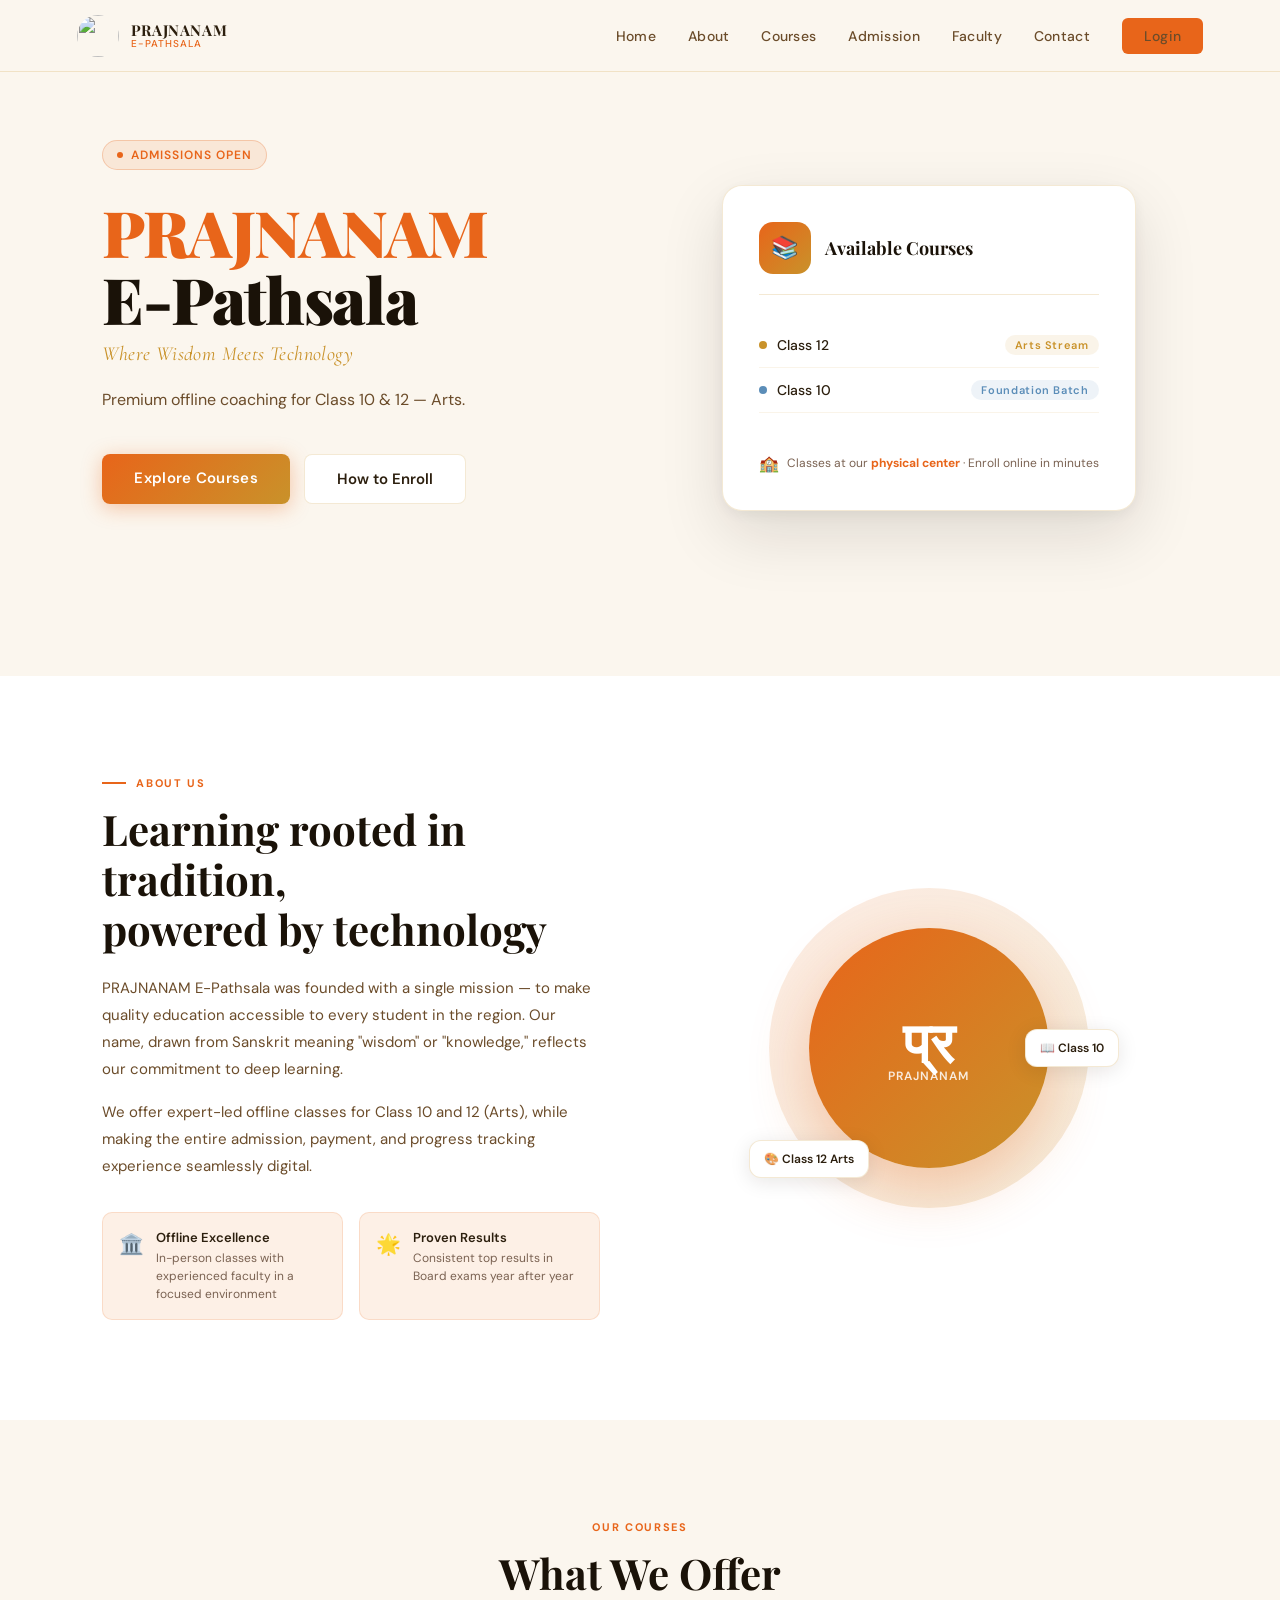
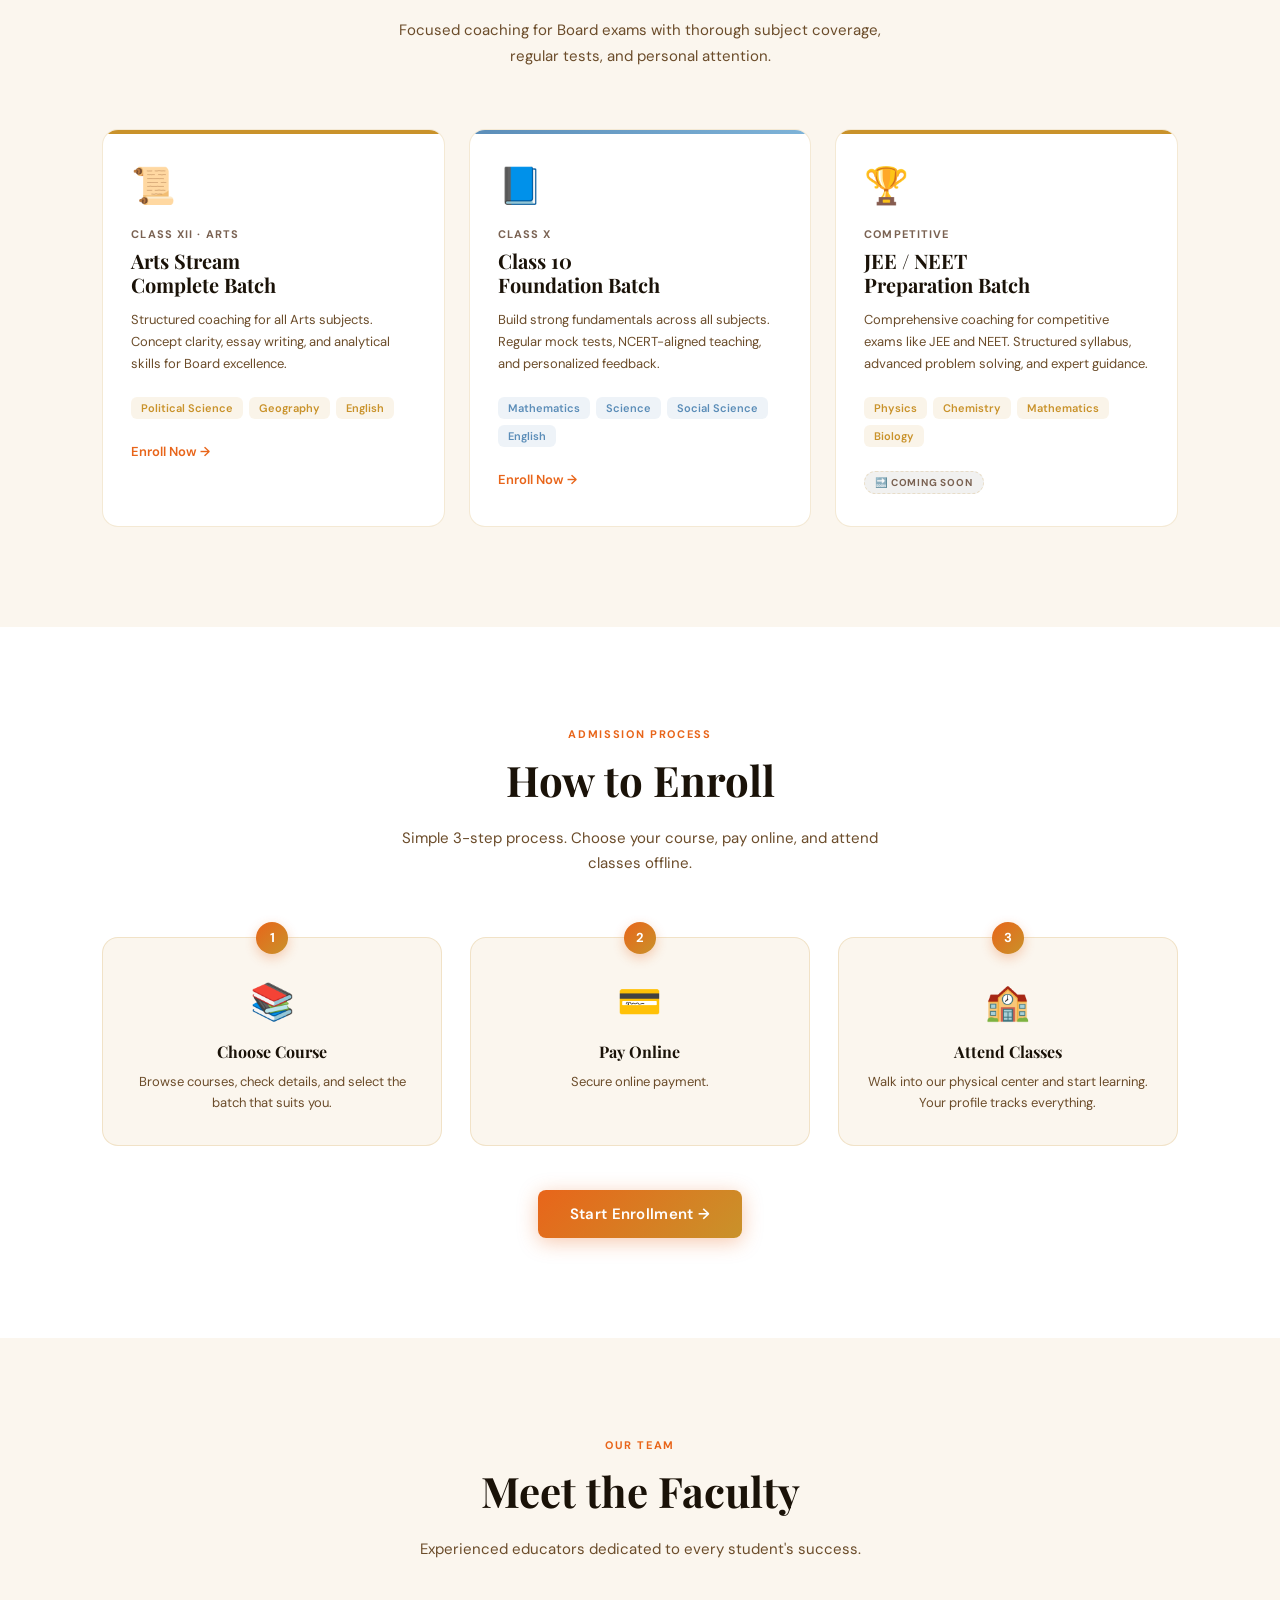
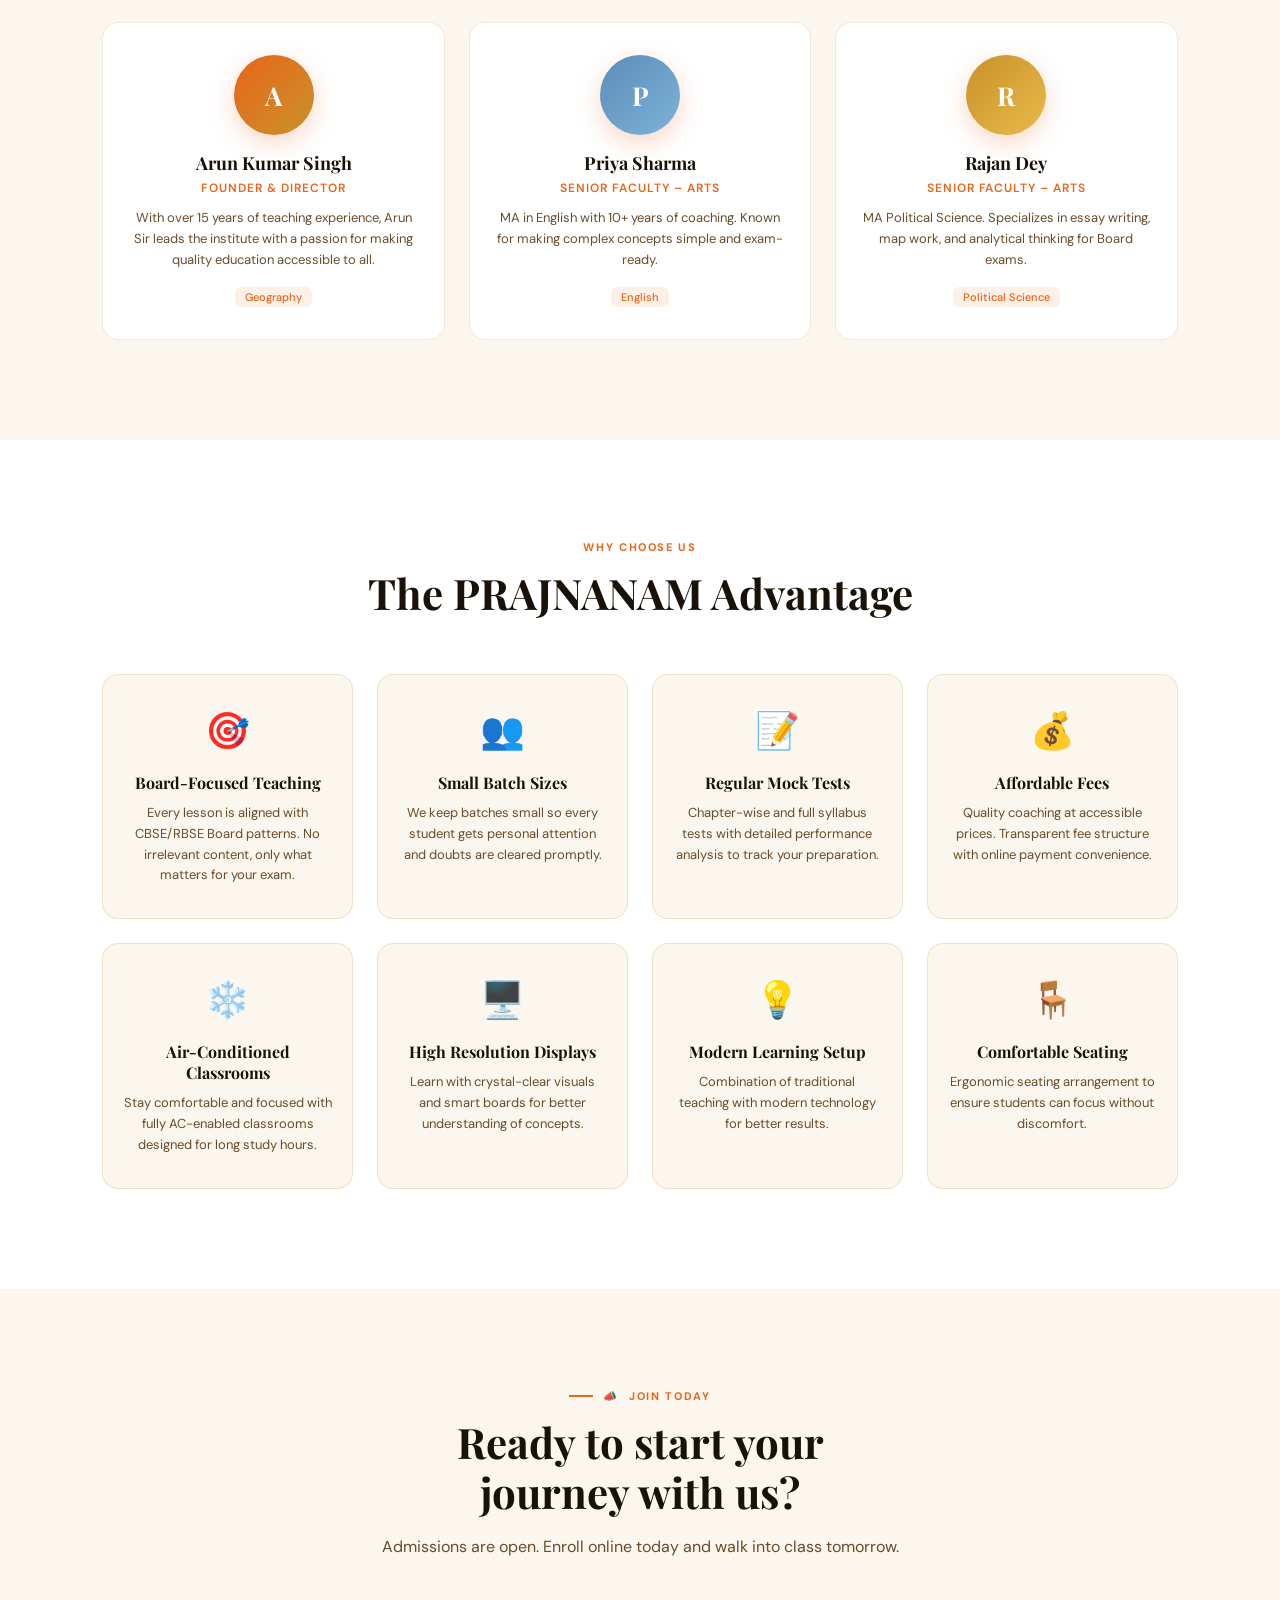
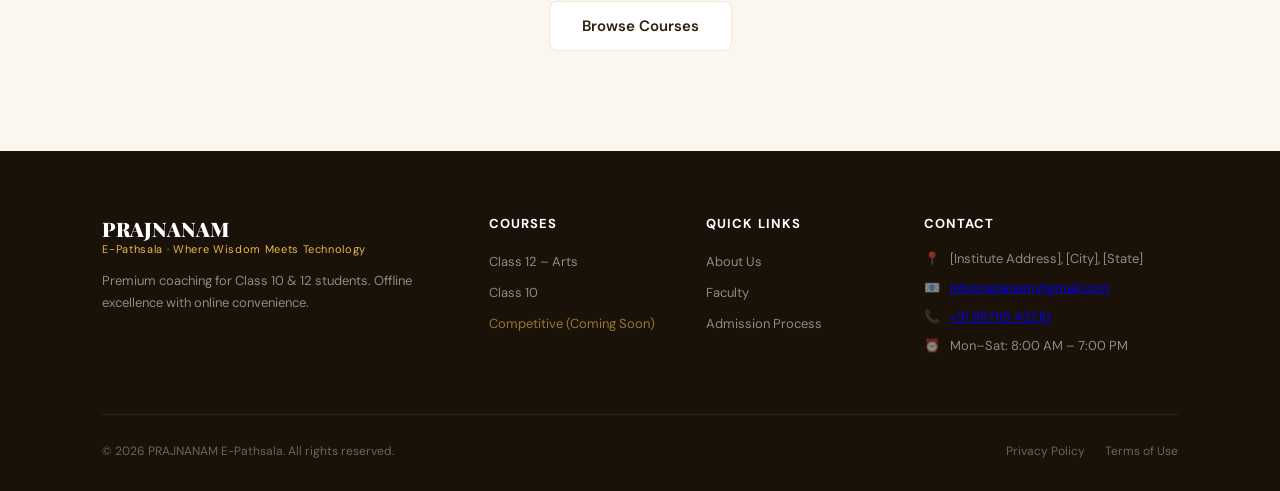
==== commit 561cbdbc: "Update index.html" ====
--- a/index.html
+++ b/index.html
@@ -208,7 +208,7 @@
     .tag-arts { background: rgba(201,146,42,0.1); color: var(--gold); }
     .tag-ten { background: rgba(91,141,184,0.1); color: #5B8DB8; }
     .card-footer {
-      margin-top: 22px; padding-top: 18px; border-top: 1px solid var(--border);
+      margin-top: 22px; padding-top: 18px;
       display: flex; align-items: center; gap: 8px;
     }
     .card-footer-icon { font-size: 16px; }
@@ -639,9 +639,9 @@
           <div class="course-row">
             <div class="course-info">
               <div class="course-dot dot-arts"></div>
-              <span class="course-name">Class 12 – Arts</span>
+              <span class="course-name">Class 12</span>
             </div>
-            <span class="course-tag tag-arts">All Subjects</span>
+            <span class="course-tag tag-arts">Arts Stream</span>
           </div>
 
           <div class="course-row">
@@ -649,7 +649,7 @@
               <div class="course-dot dot-ten"></div>
               <span class="course-name">Class 10</span>
             </div>
-            <span class="course-tag tag-ten">All Subjects</span>
+            <span class="course-tag tag-ten">Foundation Batch</span>
           </div>
 
           <div class="card-footer">
